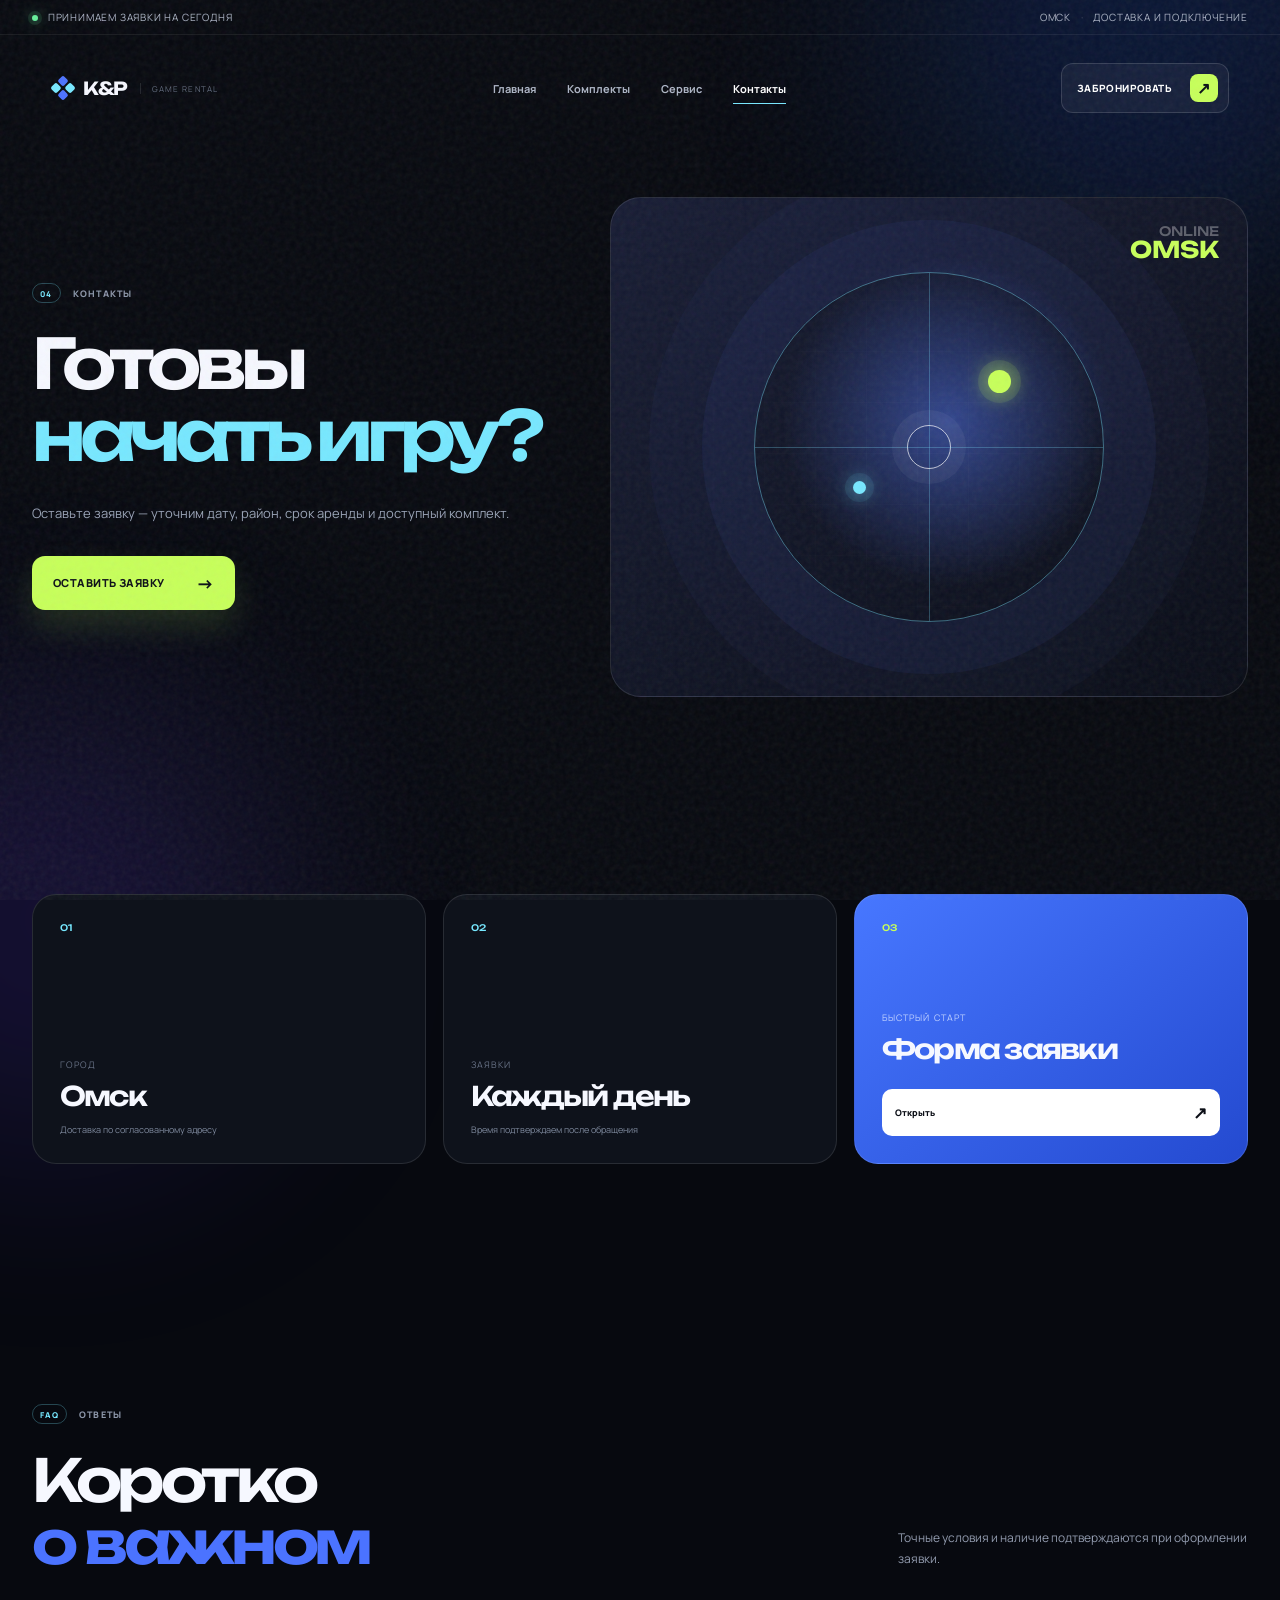
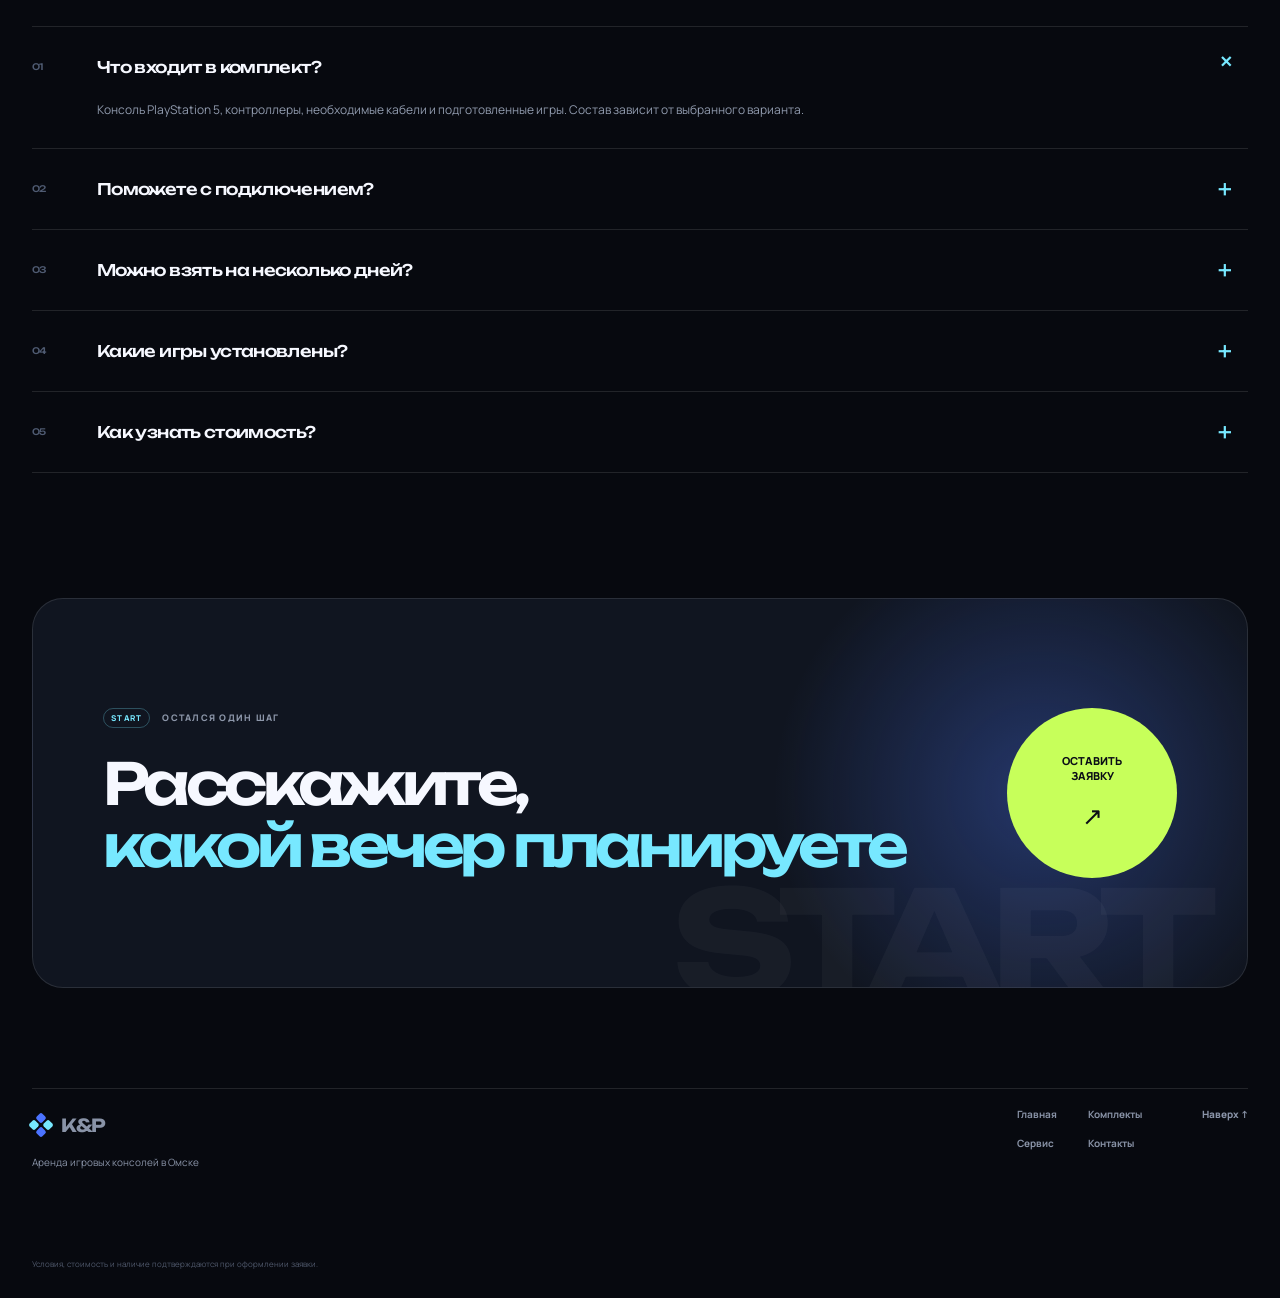
==== contacts.html @ b1a55adf "Redesign K&P as a four-page premium site" ====
<!doctype html>
<html lang="ru">
  <head>
    <meta charset="UTF-8" /><meta name="viewport" content="width=device-width, initial-scale=1" /><meta name="theme-color" content="#07090f" /><meta name="description" content="Контакты и ответы на вопросы об аренде PlayStation 5 K&P в Омске." /><title>Контакты — K&P</title>
    <link rel="preconnect" href="https://fonts.googleapis.com" /><link rel="preconnect" href="https://fonts.gstatic.com" crossorigin /><link href="https://fonts.googleapis.com/css2?family=Manrope:wght@400;500;600;700;800&family=Unbounded:wght@500;600;700&display=swap" rel="stylesheet" /><link rel="stylesheet" href="styles.css" />
  </head>
  <body class="inner-page" data-page="contacts">
    <a class="skip-link" href="#content">Перейти к содержанию</a><div class="ambient ambient-one" aria-hidden="true"></div><div class="ambient ambient-two" aria-hidden="true"></div>
    <div class="topline"><div class="shell topline-inner"><p><span class="live-dot"></span> Принимаем заявки на сегодня</p><p>Омск <span>·</span> Доставка и подключение</p></div></div>
    <header class="site-header shell" data-header><a class="brand" href="index.html" aria-label="K&P — на главную"><span class="brand-symbol"><i></i><i></i><i></i><i></i></span><span class="brand-name">K&P</span><small>game rental</small></a><nav class="main-nav" aria-label="Главная навигация"><a href="index.html" data-nav="home">Главная</a><a href="sets.html" data-nav="sets">Комплекты</a><a href="service.html" data-nav="service">Сервис</a><a href="contacts.html" data-nav="contacts">Контакты</a></nav><button class="menu-toggle" type="button" aria-label="Открыть меню" aria-expanded="false" data-menu-toggle><i></i><i></i></button><button class="nav-cta" type="button" data-open-modal><span>Забронировать</span><b>↗</b></button></header>
    <main id="content">
      <section class="inner-hero shell"><div class="inner-hero-copy reveal"><p class="eyebrow"><span>04</span> Контакты</p><h1>Готовы<br /><em>начать игру?</em></h1><p>Оставьте заявку — уточним дату, район, срок аренды и доступный комплект.</p><button class="button button-accent" type="button" data-open-modal>Оставить заявку <span>→</span></button></div><div class="inner-hero-art contact-hero-art reveal reveal-delay" aria-hidden="true"><div class="contact-radar"><i></i><b></b><em></em></div><div class="art-stamp">ONLINE<br /><strong>OMSK</strong></div></div></section>
      <section class="contact-cards shell inner-section"><article class="contact-card reveal"><span>01</span><p>Город</p><h3>Омск</h3><small>Доставка по согласованному адресу</small></article><article class="contact-card reveal reveal-delay"><span>02</span><p>Заявки</p><h3>Каждый день</h3><small>Время подтверждаем после обращения</small></article><article class="contact-card contact-card-accent reveal reveal-delay-two"><span>03</span><p>Быстрый старт</p><h3>Форма заявки</h3><button type="button" data-open-modal>Открыть <b>↗</b></button></article></section>
      <section class="faq shell inner-section" id="faq"><header class="section-heading reveal"><div><p class="eyebrow"><span>FAQ</span> Ответы</p><h2>Коротко<br /><em>о важном</em></h2></div><p>Точные условия и наличие подтверждаются при оформлении заявки.</p></header><div class="faq-list reveal"><details open><summary><span>01</span>Что входит в комплект?<b>+</b></summary><p>Консоль PlayStation 5, контроллеры, необходимые кабели и подготовленные игры. Состав зависит от выбранного варианта.</p></details><details><summary><span>02</span>Поможете с подключением?<b>+</b></summary><p>Да. Доставим оборудование, подключим его к экрану и проверим запуск.</p></details><details><summary><span>03</span>Можно взять на несколько дней?<b>+</b></summary><p>Да. Укажите желаемый срок в заявке — подберём подходящий вариант.</p></details><details><summary><span>04</span>Какие игры установлены?<b>+</b></summary><p>Подборка может меняться. Расскажите, что вам нравится, и мы уточним доступные игры перед арендой.</p></details><details><summary><span>05</span>Как узнать стоимость?<b>+</b></summary><p>Выберите комплект и срок аренды. Итоговые условия сообщим до подтверждения заказа.</p></details></div></section>
      <section class="contact-final shell reveal"><div><p class="eyebrow"><span>START</span> Остался один шаг</p><h2>Расскажите,<br /><em>какой вечер планируете</em></h2></div><button class="round-action" type="button" data-open-modal><span>Оставить<br />заявку</span><b>↗</b></button></section>
    </main>
    <footer class="site-footer shell"><div class="footer-brand"><a class="brand" href="index.html"><span class="brand-symbol"><i></i><i></i><i></i><i></i></span><span class="brand-name">K&P</span></a><p>Аренда игровых консолей в Омске</p></div><nav aria-label="Навигация в подвале"><a href="index.html">Главная</a><a href="sets.html">Комплекты</a><a href="service.html">Сервис</a><a href="contacts.html">Контакты</a></nav><a class="to-top" href="#content">Наверх ↑</a><p class="footer-note">Условия, стоимость и наличие подтверждаются при оформлении заявки.</p></footer>
    <dialog class="booking-modal" aria-labelledby="booking-title"><button class="modal-close" type="button" aria-label="Закрыть форму" data-close-modal>×</button><div class="modal-index">K&P / BOOKING</div><p class="eyebrow"><span>01</span> Заявка на аренду</p><h2 id="booking-title">Ваш вечер<br /><em>начинается здесь</em></h2><form id="booking-form"><div class="form-row"><label><span>Ваше имя</span><input name="name" autocomplete="name" placeholder="Как к вам обращаться" required /></label><label><span>Телефон</span><input name="phone" inputmode="tel" autocomplete="tel" placeholder="+7 (___) ___-__-__" required /></label></div><div class="form-row"><label><span>Комплект</span><select name="package" id="modal-package"><option>Базовый</option><option>Вечеринка</option><option>Максимум</option></select></label><label><span>Срок</span><select name="duration" id="modal-duration"><option>1 день</option><option>2 дня</option><option>Все выходные</option></select></label></div><label><span>Комментарий</span><textarea name="comment" rows="3" placeholder="Дата, район или пожелания к играм"></textarea></label><button class="button button-accent" type="submit">Оставить заявку <span>→</span></button></form><p class="form-note">Форма не отправляет данные без подключённого канала приёма заявок.</p></dialog><div class="toast" role="status" aria-live="polite"><span>✓</span><p><b>Форма работает</b><small>Для реальных заявок нужно подключить канал отправки.</small></p></div><script src="script.js"></script>
  </body>
</html>
---- styles.css ----
:root {
  --bg: #07090f;
  --surface: #0e121b;
  --surface-2: #141a26;
  --paper: #f4f6fa;
  --ink: #f6f8ff;
  --dark: #0b0e16;
  --muted: #939caf;
  --blue: #4b73ff;
  --blue-2: #2550ed;
  --cyan: #77e8ff;
  --acid: #c7ff5a;
  --line: rgba(255, 255, 255, 0.11);
  --radius: 28px;
}

* { box-sizing: border-box; }
html { scroll-behavior: smooth; }
body { margin: 0; min-width: 320px; overflow-x: hidden; background: var(--bg); color: var(--ink); font-family: Manrope, Arial, sans-serif; }
body::before { content: ""; position: fixed; inset: 0; pointer-events: none; z-index: 100; opacity: .075; background-image: url("data:image/svg+xml,%3Csvg viewBox='0 0 180 180' xmlns='http://www.w3.org/2000/svg'%3E%3Cfilter id='n'%3E%3CfeTurbulence type='fractalNoise' baseFrequency='.94' numOctaves='3' stitchTiles='stitch'/%3E%3C/filter%3E%3Crect width='100%25' height='100%25' filter='url(%23n)' opacity='.9'/%3E%3C/svg%3E"); }
button, input, select, textarea { font: inherit; }
button, a, summary { -webkit-tap-highlight-color: transparent; }
button, summary { cursor: pointer; }
a { color: inherit; text-decoration: none; }
img { max-width: 100%; }
.shell { width: min(1240px, calc(100% - 64px)); margin-inline: auto; }
.skip-link { position: fixed; left: 16px; top: -80px; z-index: 200; padding: 12px 16px; border-radius: 10px; background: var(--acid); color: var(--dark); font-weight: 800; }.skip-link:focus { top: 16px; }
.ambient { position: fixed; pointer-events: none; filter: blur(120px); border-radius: 50%; opacity: .16; z-index: -1; }.ambient-one { width: 520px; height: 520px; background: #1c5eff; top: -240px; right: -130px; }.ambient-two { width: 460px; height: 460px; background: #633cff; bottom: -250px; left: -180px; }

.topline { border-bottom: 1px solid rgba(255,255,255,.07); color: #aeb6c7; font-size: 10px; letter-spacing: .08em; text-transform: uppercase; }.topline-inner { min-height: 34px; display: flex; align-items: center; justify-content: space-between; }.topline p { margin: 0; }.topline p span:not(.live-dot) { color: #4d566a; padding-inline: 7px; }.live-dot { display: inline-block; width: 6px; height: 6px; margin-right: 7px; border-radius: 50%; background: #65ef9a; box-shadow: 0 0 0 4px rgba(101,239,154,.12), 0 0 16px rgba(101,239,154,.75); }
.site-header { height: 82px; display: flex; align-items: center; justify-content: space-between; position: sticky; top: 12px; z-index: 30; margin-top: 12px; padding: 0 18px 0 21px; border: 1px solid transparent; border-radius: 18px; transition: background .25s ease, border-color .25s ease, box-shadow .25s ease; }.site-header.is-scrolled { background: rgba(8,11,18,.82); border-color: var(--line); backdrop-filter: blur(22px); box-shadow: 0 18px 40px rgba(0,0,0,.25); }.brand { display: inline-flex; align-items: center; gap: 11px; }.brand-symbol { display: grid; grid-template-columns: repeat(2, 8px); gap: 2px; transform: rotate(45deg); }.brand-symbol i { width: 8px; height: 8px; border-radius: 2px; background: var(--blue); }.brand-symbol i:nth-child(2),.brand-symbol i:nth-child(3) { background: var(--cyan); }.brand-name { font: 700 18px Unbounded, sans-serif; letter-spacing: -.08em; }.brand small { margin-left: 2px; padding-left: 11px; border-left: 1px solid var(--line); color: #626b7d; font-size: 8px; letter-spacing: .14em; text-transform: uppercase; }.main-nav { display: flex; gap: 31px; color: #aeb6c6; font-size: 11px; font-weight: 700; }.main-nav a { position: relative; }.main-nav a::after { content: ""; position: absolute; left: 0; right: 100%; bottom: -8px; height: 1px; background: var(--cyan); transition: right .25s ease; }.main-nav a:hover { color: white; }.main-nav a:hover::after { right: 0; }.nav-cta { display: flex; align-items: center; gap: 18px; border: 1px solid rgba(255,255,255,.14); border-radius: 12px; padding: 10px 10px 10px 15px; color: white; background: rgba(255,255,255,.05); font-size: 10px; font-weight: 800; text-transform: uppercase; letter-spacing: .04em; }.nav-cta b { display: grid; place-items: center; width: 28px; height: 28px; border-radius: 8px; background: var(--acid); color: var(--dark); font-size: 16px; transition: transform .25s ease; }.nav-cta:hover b { transform: rotate(45deg); }
.main-nav a.is-current { color: white; }.main-nav a.is-current::after { right: 0; }

.hero { padding-top: 50px; display: grid; grid-template-columns: .86fr 1.14fr; gap: 30px; align-items: center; }.hero-copy { position: relative; z-index: 2; padding: 35px 0 52px; }.eyebrow { display: flex; align-items: center; gap: 12px; margin: 0 0 25px; color: #8d97aa; text-transform: uppercase; font-size: 9px; font-weight: 800; letter-spacing: .14em; }.eyebrow span { display: grid; place-items: center; min-width: 28px; height: 20px; padding: 0 7px; border: 1px solid rgba(119,232,255,.28); border-radius: 20px; color: var(--cyan); font-size: 8px; }.hero h1 { margin: 0; font-family: Unbounded, sans-serif; text-transform: uppercase; letter-spacing: -.085em; line-height: .87; }.hero h1 > * { display: block; }.hero h1 span { font-size: clamp(46px, 5.7vw, 82px); font-weight: 700; }.hero h1 strong { margin-top: 11px; font-size: clamp(26px, 3.2vw, 46px); font-weight: 500; color: #798397; letter-spacing: -.07em; }.hero h1 em { margin-top: 8px; font-size: clamp(70px, 9.8vw, 142px); font-style: normal; font-weight: 700; color: transparent; background: linear-gradient(105deg,#fff 3%,#8bdcff 41%,#4f72ff 78%); background-clip: text; -webkit-background-clip: text; filter: drop-shadow(0 18px 35px rgba(67,113,255,.2)); }.hero-lead { max-width: 510px; margin: 35px 0 0; color: #a5adbd; font-size: 14px; line-height: 1.75; }.hero-lead b { color: white; }.hero-actions { display: flex; align-items: center; flex-wrap: wrap; gap: 25px; margin-top: 31px; }.button { display: inline-flex; align-items: center; justify-content: center; gap: 31px; min-height: 54px; padding: 0 21px; border: 0; border-radius: 13px; font-size: 11px; font-weight: 800; text-transform: uppercase; letter-spacing: .04em; transition: transform .25s ease, box-shadow .25s ease, background .25s ease; }.button:hover { transform: translateY(-3px); }.button span { font-size: 18px; }.button-accent { background: var(--acid); color: #0c1017; box-shadow: 0 16px 34px rgba(171,255,77,.14); }.button-accent:hover { box-shadow: 0 19px 42px rgba(171,255,77,.23); }.button-light { background: white; color: var(--dark); }.text-link { display: flex; align-items: center; gap: 10px; color: #c2c8d5; font-size: 11px; font-weight: 700; }.text-link i { display: grid; place-items: center; width: 31px; height: 31px; border: 1px solid var(--line); border-radius: 50%; color: var(--cyan); font-size: 8px; font-style: normal; }.text-link:hover { color: white; }.hero-points { display: grid; grid-template-columns: repeat(3,1fr); gap: 0; padding: 0; margin: 53px 0 0; list-style: none; border-top: 1px solid var(--line); }.hero-points li { padding: 19px 13px 0 0; position: relative; }.hero-points li:not(:last-child)::after { content: ""; position: absolute; top: 18px; right: 14px; width: 1px; height: 37px; background: var(--line); }.hero-points span { display: block; margin-bottom: 5px; color: #536077; font-size: 8px; }.hero-points b,.hero-points small { display: block; }.hero-points b { font-size: 12px; }.hero-points small { margin-top: 2px; color: #707a8f; font-size: 9px; }
.hero-stage { min-height: 660px; position: relative; overflow: hidden; isolation: isolate; border: 1px solid rgba(255,255,255,.1); border-radius: 32px; background: radial-gradient(circle at 65% 36%,rgba(78,120,255,.38),transparent 28%), radial-gradient(circle at 42% 74%,rgba(95,224,255,.15),transparent 30%), linear-gradient(145deg,#121827,#090c14 65%); box-shadow: inset 0 1px rgba(255,255,255,.08), 0 35px 80px rgba(0,0,0,.28); }.stage-grid { position: absolute; inset: 0; opacity: .3; z-index: -1; background-image: linear-gradient(rgba(255,255,255,.045) 1px,transparent 1px),linear-gradient(90deg,rgba(255,255,255,.045) 1px,transparent 1px); background-size: 58px 58px; mask-image: linear-gradient(to bottom,black,transparent 90%); }.stage-grid::after { content: ""; position: absolute; inset: 0; background: linear-gradient(115deg,transparent 30%,rgba(106,157,255,.12),transparent 68%); transform: translateX(-100%); animation: stageSweep 7s ease-in-out infinite; }.orbit { position: absolute; border: 1px solid rgba(133,185,255,.24); border-radius: 50%; }.orbit-a { width: 450px; height: 450px; top: 80px; left: 92px; box-shadow: 0 0 0 53px rgba(89,123,255,.045),0 0 0 110px rgba(89,123,255,.025); animation: orbitPulse 6s ease-in-out infinite; }.orbit-b { width: 240px; height: 240px; right: -74px; top: -68px; border-color: rgba(199,255,90,.21); box-shadow: inset 0 0 50px rgba(199,255,90,.05); }.stage-label { position: absolute; z-index: 8; padding: 12px 14px; border: 1px solid rgba(255,255,255,.12); border-radius: 11px; background: rgba(9,13,23,.64); backdrop-filter: blur(15px); box-shadow: 0 15px 30px rgba(0,0,0,.2); }.stage-label span,.stage-label small { display: block; }.stage-label span { color: var(--acid); font: 600 10px Unbounded,sans-serif; letter-spacing: .08em; }.stage-label small { margin-top: 4px; color: #9da7bb; font-size: 8px; }.label-top { top: 42px; left: 39px; }.label-side { right: 29px; top: 224px; }.label-side span { color: var(--cyan); }.console { position: absolute; z-index: 4; width: 270px; height: 495px; top: 75px; left: 47%; transform: translateX(-36%); filter: drop-shadow(32px 36px 29px rgba(0,0,0,.45)); animation: consoleFloat 6s ease-in-out infinite; }.console-wing,.console-core,.console-light,.console-base,.console-shadow { position: absolute; }.console-core { width: 84px; height: 466px; top: 4px; left: 94px; border-radius: 9px 9px 17px 17px; background: linear-gradient(104deg,#060812,#253148 45%,#02040a 78%); box-shadow: inset 5px 0 18px rgba(80,115,175,.23); }.console-wing { width: 135px; height: 454px; top: 0; background: linear-gradient(106deg,#fff 2%,#dbe4f3 48%,#8999b5 100%); }.console-wing-left { left: 0; clip-path: polygon(27% 0,100% 3%,79% 100%,0 100%); border-radius: 11px; }.console-wing-right { right: 0; transform: scaleX(-1); clip-path: polygon(27% 0,100% 3%,79% 100%,0 100%); border-radius: 11px; filter: brightness(.9); }.console-light { z-index: 3; width: 3px; height: 321px; top: 71px; left: 88px; background: #5ccfff; box-shadow: 0 0 10px #4bc4ff,0 0 27px #387eff; }.console-base { width: 282px; height: 14px; bottom: 12px; left: -6px; border-radius: 50%; background: #05070c; box-shadow: 0 8px 12px rgba(0,0,0,.55); }.console-shadow { width: 270px; height: 30px; bottom: 0; left: 11px; border-radius: 50%; background: rgba(0,0,0,.55); filter: blur(10px); }.controller { position: absolute; z-index: 7; width: 292px; height: 165px; right: 23px; bottom: 47px; transform: rotate(-13deg); filter: drop-shadow(19px 25px 22px rgba(0,0,0,.42)); animation: controllerFloat 5s ease-in-out infinite; }.controller-shell { position: absolute; left: 35px; top: 15px; width: 220px; height: 116px; border-radius: 72px 72px 48px 48px; background: linear-gradient(155deg,#fff 3%,#cfdaea 74%,#8998af); box-shadow: inset 0 4px 6px rgba(255,255,255,.8); }.controller-handle { position: absolute; width: 94px; height: 121px; top: 33px; border-radius: 34px 23px 55px 43px; background: linear-gradient(140deg,#fff,#c7d3e4 70%,#8797ae); }.handle-left { left: 9px; transform: rotate(17deg); }.handle-right { right: 9px; transform: rotate(-17deg) scaleX(-1); }.d-pad,.stick,.shape-buttons,.touchpad { position: absolute; z-index: 2; }.d-pad { left: 74px; top: 46px; color: #2d394d; font-size: 22px; }.shape-buttons { right: 61px; top: 41px; color: #2679ff; font-size: 11px; line-height: 15px; letter-spacing: 4px; }.stick { width: 29px; height: 29px; top: 84px; border-radius: 50%; background: radial-gradient(circle at 43% 37%,#66758c 3%,#172134 38%,#66758c 43%,#1b263a 67%); }.stick-one { left: 107px; }.stick-two { right: 107px; }.touchpad { width: 63px; height: 31px; top: 32px; left: 115px; border-radius: 7px 7px 14px 14px; background: linear-gradient(#637187,#253146); clip-path: polygon(12% 0,88% 0,100% 100%,0 100%); }.stage-word { position: absolute; left: 28px; bottom: 89px; z-index: 1; color: rgba(255,255,255,.035); font: 700 118px/.8 Unbounded,sans-serif; letter-spacing: -.12em; }.availability { position: absolute; left: 31px; right: 31px; bottom: 23px; z-index: 9; display: flex; align-items: center; gap: 12px; padding: 12px 15px; border: 1px solid rgba(255,255,255,.1); border-radius: 14px; background: rgba(8,12,20,.68); backdrop-filter: blur(16px); }.availability-icon { display: grid; place-items: center; width: 32px; height: 32px; border-radius: 10px; background: rgba(199,255,90,.12); color: var(--acid); }.availability p { margin: 0; }.availability b,.availability small { display: block; }.availability b { font-size: 10px; }.availability small { margin-top: 2px; color: #778196; font-size: 8px; }
.booking-bar { grid-column: 1/-1; min-height: 94px; display: grid; grid-template-columns: 1.3fr 1fr 1fr auto; align-items: center; gap: 0; margin-top: 7px; padding: 13px 13px 13px 25px; border: 1px solid var(--line); border-radius: 19px; background: #0d1119; box-shadow: 0 24px 50px rgba(0,0,0,.22); }.booking-intro span,.booking-intro b { display: block; }.booking-intro span { color: var(--cyan); font-size: 8px; font-weight: 800; letter-spacing: .11em; text-transform: uppercase; }.booking-intro b { margin-top: 5px; font-size: 13px; }.booking-bar label { display: grid; gap: 5px; padding: 0 24px; border-left: 1px solid var(--line); }.booking-bar label span { color: #677186; font-size: 8px; text-transform: uppercase; letter-spacing: .1em; }.booking-bar select { width: 100%; border: 0; outline: none; background: transparent; color: #fff; font-size: 11px; font-weight: 700; }.booking-bar option { color: #111; }.booking-submit { align-self: stretch; min-width: 172px; border: 0; border-radius: 13px; background: var(--blue); color: white; font-size: 10px; font-weight: 800; text-transform: uppercase; }.booking-submit span { margin-left: 19px; font-size: 17px; }.booking-submit:hover { background: #5b81ff; }

.ticker { margin-top: 98px; overflow: hidden; border-block: 1px solid rgba(255,255,255,.08); background: #0a0d14; }.ticker-track { width: max-content; display: flex; align-items: center; gap: 32px; padding: 17px 0; animation: marquee 24s linear infinite; }.ticker span { color: #8b94a6; font: 500 12px Unbounded,sans-serif; letter-spacing: -.03em; }.ticker i { color: var(--acid); font-style: normal; }.section-space { padding-top: 145px; padding-bottom: 145px; }.section-heading { display: flex; align-items: end; justify-content: space-between; gap: 50px; margin-bottom: 53px; }.section-heading > div { flex: 1; }.section-heading h2 { margin: 0; font: 600 clamp(35px,4.6vw,62px)/1.05 Unbounded,sans-serif; letter-spacing: -.075em; }.section-heading h2 em { color: var(--blue); font-style: normal; }.section-heading > p { max-width: 350px; margin: 0 0 4px; color: var(--muted); font-size: 12px; line-height: 1.75; }
.package-grid { display: grid; grid-template-columns: repeat(3,1fr); gap: 18px; }.package-card { min-height: 555px; display: flex; flex-direction: column; position: relative; overflow: hidden; border-radius: var(--radius); color: var(--dark); transition: transform .35s ease, box-shadow .35s ease; }.package-card:hover { transform: translateY(-8px); }.package-white { background: linear-gradient(145deg,#f8fbff,#e2e8f2); }.package-blue { background: radial-gradient(circle at 80% 20%,#72bfff,#456bf6 45%,#2746bf); color: white; box-shadow: 0 26px 70px rgba(41,80,219,.22); }.package-dark { border: 1px solid rgba(255,255,255,.1); background: linear-gradient(150deg,#171c28,#090c13); color: white; }.package-top { display: flex; justify-content: space-between; align-items: center; padding: 22px 23px 0; position: relative; z-index: 3; }.package-index { font: 600 10px Unbounded,sans-serif; color: var(--blue); }.package-blue .package-index { color: var(--acid); }.package-dark .package-index { color: var(--cyan); }.package-tag { padding: 7px 10px; border: 1px solid rgba(13,17,27,.15); border-radius: 20px; font-size: 8px; font-weight: 800; text-transform: uppercase; letter-spacing: .08em; }.package-blue .package-tag,.package-dark .package-tag { border-color: rgba(255,255,255,.2); }.package-visual { height: 240px; position: relative; }.package-content { position: relative; z-index: 4; margin-top: auto; padding: 0 25px 25px; }.package-content p { margin: 0 0 7px; color: #788197; font-size: 9px; font-weight: 800; text-transform: uppercase; letter-spacing: .1em; }.package-blue .package-content p,.package-dark .package-content p { color: rgba(255,255,255,.59); }.package-content h3 { margin: 0; font: 600 34px Unbounded,sans-serif; letter-spacing: -.075em; }.package-content ul { display: flex; flex-wrap: wrap; gap: 5px; padding: 0; margin: 20px 0 25px; list-style: none; }.package-content li { padding: 7px 9px; border: 1px solid rgba(10,14,22,.12); border-radius: 7px; font-size: 8px; font-weight: 700; }.package-blue .package-content li,.package-dark .package-content li { border-color: rgba(255,255,255,.14); }.package-content button { width: 100%; min-height: 47px; display: flex; align-items: center; justify-content: space-between; padding: 0 14px 0 16px; border: 0; border-radius: 11px; background: var(--dark); color: white; font-size: 10px; font-weight: 800; text-transform: uppercase; }.package-blue .package-content button { background: white; color: var(--dark); }.package-dark .package-content button { background: var(--acid); color: var(--dark); }.package-content button span { font-size: 17px; transition: transform .2s ease; }.package-content button:hover span { transform: translateX(5px); }.mini-ps { width: 142px; height: 240px; position: absolute; top: 19px; left: 50%; transform: translateX(-50%) rotate(5deg); filter: drop-shadow(24px 24px 17px rgba(25,52,105,.22)); }.mini-ps i,.mini-ps b,.mini-ps em { position: absolute; display: block; }.mini-ps i { width: 70px; height: 225px; left: 3px; background: linear-gradient(105deg,#fff,#b8c5d8); clip-path: polygon(36% 0,100% 3%,77% 100%,0 100%); }.mini-ps b { width: 52px; height: 218px; left: 49px; top: 4px; border-radius: 5px; background: linear-gradient(100deg,#05070c,#253248,#030408); }.mini-ps em { width: 70px; height: 225px; right: 0; background: linear-gradient(85deg,#8798b3,#fff); clip-path: polygon(0 3%,65% 0,100% 100%,23% 100%); }.mini-pad { position: absolute; width: 250px; height: 144px; left: 50%; top: 53px; transform: translateX(-50%) rotate(-9deg); border-radius: 73px 73px 43px 43px; background: linear-gradient(145deg,#fff,#c5d6eb); filter: drop-shadow(20px 24px 18px rgba(10,35,112,.35)); }.mini-pad::before,.mini-pad::after { content: ""; position: absolute; width: 83px; height: 105px; top: 41px; border-radius: 32px 24px 47px 39px; background: linear-gradient(145deg,#fff,#b9cde7); }.mini-pad::before { left: -2px; transform: rotate(17deg); }.mini-pad::after { right: -2px; transform: rotate(-17deg) scaleX(-1); }.mini-pad i,.mini-pad b,.mini-pad em { position: absolute; z-index: 2; }.mini-pad i { width: 19px; height: 19px; border-radius: 50%; top: 52px; background: #1b2942; }.mini-pad i:first-child { left: 54px; }.mini-pad i:nth-child(2) { right: 54px; }.mini-pad b { width: 32px; height: 32px; left: 109px; top: 79px; border-radius: 50%; background: #16233a; }.mini-pad em { width: 65px; height: 32px; left: 92px; top: 27px; border-radius: 7px; background: #4c5b73; }.mini-visual-three { overflow: hidden; }.screen-one,.screen-two { position: absolute; display: block; border: 1px solid rgba(255,255,255,.15); background: linear-gradient(140deg,#1c2c7a,#2e72ff 55%,#7fdfff); box-shadow: 0 20px 30px rgba(0,0,0,.35); }.screen-one { width: 226px; height: 143px; top: 45px; left: 50%; transform: translateX(-56%) rotate(-7deg); }.screen-two { width: 164px; height: 104px; top: 87px; left: 50%; transform: translateX(-28%) rotate(9deg); background: linear-gradient(140deg,#0b1124,#1a376d); }.screen-glow { position: absolute; width: 220px; height: 180px; top: 19px; left: 50%; transform: translateX(-50%); border-radius: 50%; background: #3c6dff; opacity: .27; filter: blur(49px); }
.bento-grid { display: grid; grid-template-columns: 1.35fr .65fr; gap: 17px; }.bento { min-height: 335px; position: relative; overflow: hidden; padding: 29px; border: 1px solid rgba(255,255,255,.1); border-radius: var(--radius); background: var(--surface); }.bento-number { color: #6c768a; font-size: 8px; letter-spacing: .12em; }.bento h3 { margin: 0; font: 600 31px/1.12 Unbounded,sans-serif; letter-spacing: -.07em; }.bento h3 em { color: var(--cyan); font-style: normal; }.bento p { color: #8993a7; font-size: 11px; line-height: 1.65; }.bento-large { min-height: 430px; background: radial-gradient(circle at 77% 40%,rgba(74,115,255,.28),transparent 28%),linear-gradient(140deg,#111726,#0a0d14); }.bento-copy { position: absolute; left: 29px; bottom: 29px; z-index: 3; }.bento-copy h3 { font-size: clamp(31px,3.2vw,45px); }.bento-copy p { max-width: 330px; margin: 19px 0 0; }.cable-art { position: absolute; width: 360px; height: 360px; right: -25px; top: 23px; border: 2px solid rgba(111,197,255,.5); border-left-color: transparent; border-radius: 50%; transform: rotate(-19deg); box-shadow: 0 0 0 28px rgba(65,109,255,.04),0 0 0 74px rgba(65,109,255,.025); }.cable-art::after { content: ""; position: absolute; width: 70px; height: 112px; right: 9px; top: 22px; border-radius: 15px; background: linear-gradient(140deg,#eff7ff,#8797b8); box-shadow: 14px 20px 28px rgba(0,0,0,.35); }.cable-art i,.cable-art b,.cable-art em { position: absolute; display: block; width: 9px; height: 9px; border-radius: 50%; background: var(--cyan); box-shadow: 0 0 13px var(--cyan); }.cable-art i { left: 4px; top: 173px; }.cable-art b { right: 23px; bottom: 81px; }.cable-art em { left: 89px; bottom: 21px; }.bento-games { background: linear-gradient(145deg,#5277ff,#244dd8); }.bento-games .bento-number { color: #cbd9ff; }.bento-games h3 { position: absolute; left: 29px; bottom: 29px; z-index: 5; }.game-stack i { position: absolute; display: grid; place-items: end start; width: 118px; height: 162px; padding: 13px; border-radius: 11px; color: white; font: 600 27px Unbounded,sans-serif; box-shadow: 13px 20px 28px rgba(11,31,95,.28); }.game-stack i:nth-child(1) { top: 56px; right: 83px; background: linear-gradient(140deg,#07182b,#28a7dc); transform: rotate(-12deg); }.game-stack i:nth-child(2) { top: 68px; right: 37px; background: linear-gradient(140deg,#31134b,#fc3d88); transform: rotate(5deg); }.game-stack i:nth-child(3) { top: 89px; right: -15px; background: linear-gradient(140deg,#112231,#d7ff67); color: #142017; transform: rotate(17deg); }.bento-support { background: linear-gradient(145deg,#f0f3f8,#d6deeb); color: var(--dark); }.bento-support .bento-number { color: #6e7787; }.bento-support h3 { position: absolute; bottom: 68px; left: 29px; }.bento-support p { position: absolute; bottom: 22px; left: 29px; color: #687183; }.support-orb { position: absolute; width: 210px; height: 210px; right: -19px; top: -23px; border-radius: 50%; background: radial-gradient(circle at 31% 27%,#eefaff,#5ca6ff 35%,#315bf0 66%,#10247a); box-shadow: inset -19px -25px 45px rgba(8,24,91,.35),0 20px 35px rgba(37,75,196,.22); }.support-orb i { position: absolute; width: 52px; height: 52px; left: 80px; top: 80px; border: 1px solid rgba(255,255,255,.65); border-radius: 50%; box-shadow: 0 0 0 19px rgba(255,255,255,.09); }.bento-clean { background: #10141e; }.bento-clean h3 { position: absolute; left: 29px; bottom: 29px; z-index: 3; font-size: 25px; }.care-lines { position: absolute; right: -55px; top: 27px; transform: rotate(-20deg); }.care-lines i { display: block; width: 320px; height: 1px; margin: 31px 0; background: linear-gradient(90deg,transparent,#597bff,#8eeaff,transparent); box-shadow: 0 0 12px #426bff; }
.steps-section { background: #f1f3f8; color: var(--dark); }.section-heading-light .eyebrow { color: #70798b; }.section-heading-light > p { color: #6f7889; }.step-list { list-style: none; padding: 0; margin: 0; border-top: 1px solid rgba(10,14,22,.13); }.step-list li { min-height: 160px; display: grid; grid-template-columns: 100px 1fr 55px; align-items: center; gap: 20px; border-bottom: 1px solid rgba(10,14,22,.13); transition: padding .3s ease, background .3s ease; }.step-list li:hover { padding-inline: 20px; background: white; }.step-index { color: var(--blue); font: 600 12px Unbounded,sans-serif; }.step-list small { color: #858d9b; font-size: 8px; font-weight: 800; letter-spacing: .1em; text-transform: uppercase; }.step-list h3 { margin: 7px 0 7px; font: 600 24px Unbounded,sans-serif; letter-spacing: -.06em; }.step-list p { margin: 0; color: #6e7787; font-size: 11px; }.step-list > li > b { font-size: 25px; color: var(--blue); font-weight: 500; }
.game-night { min-height: 650px; display: grid; grid-template-columns: .9fr 1.1fr; gap: 30px; align-items: stretch; }.night-copy { padding: 48px 15px 48px 0; display: flex; flex-direction: column; justify-content: center; }.night-copy h2 { margin: 0; font: 600 clamp(36px,4.4vw,58px)/1.08 Unbounded,sans-serif; letter-spacing: -.075em; }.night-copy h2 em { color: var(--cyan); font-style: normal; }.scenario-tabs { display: flex; gap: 8px; margin: 36px 0 23px; flex-wrap: wrap; }.scenario-tabs button { padding: 10px 13px; border: 1px solid var(--line); border-radius: 9px; background: transparent; color: #8892a6; font-size: 9px; font-weight: 800; }.scenario-tabs button.is-active { border-color: var(--acid); background: var(--acid); color: var(--dark); }.scenario-copy { max-width: 470px; min-height: 66px; margin: 0 0 25px; color: #949db0; font-size: 12px; line-height: 1.75; }.night-copy .button { align-self: flex-start; }.night-art { min-height: 560px; position: relative; overflow: hidden; border: 1px solid var(--line); border-radius: 31px; background: linear-gradient(145deg,#121a3d,#0b1022 55%,#080b13); }.night-art::before { content: ""; position: absolute; inset: 0; opacity: .28; background-image: linear-gradient(rgba(255,255,255,.06) 1px,transparent 1px),linear-gradient(90deg,rgba(255,255,255,.06) 1px,transparent 1px); background-size: 45px 45px; mask-image: linear-gradient(to bottom,black,transparent); }.night-sun { position: absolute; width: 440px; height: 440px; right: -60px; top: 27px; border-radius: 50%; background: radial-gradient(circle at 38% 36%,#c3f6ff,#548cff 36%,#243fbd 66%,#101856); box-shadow: inset -30px -40px 75px rgba(9,20,89,.45),0 0 0 52px rgba(81,114,255,.07),0 0 0 113px rgba(81,114,255,.035); }.night-card { position: absolute; z-index: 3; width: 172px; height: 235px; padding: 19px; display: flex; flex-direction: column; justify-content: space-between; border-radius: 16px; box-shadow: 20px 26px 38px rgba(0,0,0,.3); }.night-card span { font-size: 8px; letter-spacing: .15em; }.night-card b { font: 600 55px Unbounded,sans-serif; letter-spacing: -.1em; }.card-a { left: 65px; top: 130px; transform: rotate(-9deg); color: #b7c9ff; background: linear-gradient(145deg,#1f367c,#102052); border: 1px solid rgba(255,255,255,.16); }.card-b { left: 212px; top: 168px; transform: rotate(11deg); color: #11205b; background: linear-gradient(145deg,#effcff,#6ec9ff); }.night-pad { position: absolute; z-index: 5; width: 270px; height: 142px; right: 11px; bottom: 22px; border-radius: 75px 75px 45px 45px; transform: rotate(-14deg); background: linear-gradient(145deg,#fff,#bdcee5); filter: drop-shadow(18px 22px 22px rgba(0,0,0,.4)); }.night-pad i,.night-pad b { position: absolute; border-radius: 50%; background: #17233a; }.night-pad i { width: 19px; height: 19px; top: 51px; }.night-pad i:first-child { left: 59px; }.night-pad i:nth-child(2) { right: 59px; }.night-pad b { width: 33px; height: 33px; top: 76px; left: 118px; }.night-caption { position: absolute; right: 30px; top: 27px; color: rgba(255,255,255,.28); text-align: right; font: 500 17px/1.05 Unbounded,sans-serif; }.night-caption strong { color: var(--acid); font-size: 30px; }
.faq-list { border-top: 1px solid var(--line); }.faq-list details { border-bottom: 1px solid var(--line); }.faq-list summary { min-height: 80px; display: grid; grid-template-columns: 65px 1fr 30px; align-items: center; list-style: none; font: 500 16px Unbounded,sans-serif; letter-spacing: -.04em; }.faq-list summary::-webkit-details-marker { display: none; }.faq-list summary span { color: #4f5b72; font: 500 9px Unbounded,sans-serif; }.faq-list summary b { color: var(--cyan); font-size: 22px; font-weight: 400; transition: transform .25s ease; }.faq-list details[open] summary b { transform: rotate(45deg); }.faq-list details p { max-width: 710px; margin: -8px 0 28px 65px; color: #919bae; font-size: 12px; line-height: 1.75; }
.final-cta { min-height: 500px; display: flex; align-items: center; position: relative; overflow: hidden; margin-bottom: 80px; padding: 65px; border-radius: 33px; background: radial-gradient(circle at 77% 45%,rgba(141,219,255,.55),transparent 24%),linear-gradient(120deg,#2449d7,#477aff 58%,#69b8ff); box-shadow: 0 30px 90px rgba(40,82,222,.25); }.final-cta::after { content: ""; position: absolute; inset: 0; background-image: linear-gradient(rgba(255,255,255,.08) 1px,transparent 1px),linear-gradient(90deg,rgba(255,255,255,.08) 1px,transparent 1px); background-size: 55px 55px; mask-image: linear-gradient(90deg,transparent,black); }.final-copy { position: relative; z-index: 3; }.final-copy .eyebrow { color: #d8e6ff; }.final-copy h2 { margin: 0; font: 600 clamp(39px,4.5vw,61px)/1.07 Unbounded,sans-serif; letter-spacing: -.08em; }.final-copy h2 em { color: #d9ff8f; font-style: normal; }.final-copy > p:not(.eyebrow) { max-width: 460px; margin: 24px 0 29px; color: #dbe5ff; font-size: 12px; line-height: 1.7; }.final-disc { position: absolute; z-index: 2; width: 430px; height: 430px; right: 35px; top: 35px; border-radius: 50%; background: conic-gradient(from 30deg,#d7f6ff,#6ea8ff,#2245ba,#111c64,#83d8ff,#e8fbff); box-shadow: inset -29px -35px 69px rgba(13,32,118,.55),0 34px 60px rgba(21,46,149,.4),0 0 0 53px rgba(255,255,255,.08); animation: discFloat 7s ease-in-out infinite; }.final-disc::after { content: ""; position: absolute; inset: 41%; border-radius: 50%; background: #3260e5; box-shadow: inset 0 0 12px rgba(6,19,80,.4),0 0 0 20px rgba(255,255,255,.16); }.final-disc span { position: absolute; left: 93px; top: 108px; font: 600 16px Unbounded,sans-serif; color: #16348e; transform: rotate(-28deg); }.final-disc b { position: absolute; right: 77px; bottom: 103px; color: rgba(255,255,255,.6); font: 600 25px Unbounded,sans-serif; transform: rotate(-28deg); }.final-disc i { position: absolute; width: 95px; height: 1px; left: 74px; bottom: 112px; background: rgba(16,44,139,.35); transform: rotate(-28deg); }
.site-footer { min-height: 210px; display: grid; grid-template-columns: 1fr auto auto; align-items: start; gap: 60px; padding-top: 18px; color: #8993a7; border-top: 1px solid var(--line); }.footer-brand p { margin: 19px 0 0; font-size: 10px; }.site-footer nav { display: grid; grid-template-columns: repeat(2,auto); gap: 15px 31px; font-size: 10px; font-weight: 700; }.site-footer nav a:hover,.to-top:hover { color: white; }.to-top { font-size: 10px; font-weight: 800; }.footer-note { grid-column: 1/-1; margin: 0; color: #515a6d; font-size: 8px; }

/* Inner pages */
.inner-page .site-header { margin-bottom: 0; }.inner-section { padding-top: 115px; padding-bottom: 125px; }.inner-hero { min-height: 650px; display: grid; grid-template-columns: .92fr 1.08fr; gap: 35px; align-items: center; padding-top: 55px; padding-bottom: 70px; }.inner-hero-copy h1 { margin: 0; font: 600 clamp(43px,5.4vw,75px)/1.04 Unbounded,sans-serif; letter-spacing: -.085em; }.inner-hero-copy h1 em { color: var(--cyan); font-style: normal; }.inner-hero-copy > p:not(.eyebrow) { max-width: 520px; margin: 30px 0 0; color: #98a2b5; font-size: 13px; line-height: 1.8; }.inner-hero-copy > .button { margin-top: 30px; }.inner-hero-art { min-height: 500px; position: relative; overflow: hidden; isolation: isolate; border: 1px solid var(--line); border-radius: 31px; background: linear-gradient(145deg,#151c2b,#0a0e17); }.inner-hero-art::before { content: ""; position: absolute; inset: 0; z-index: -1; opacity: .35; background-image: linear-gradient(rgba(255,255,255,.055) 1px,transparent 1px),linear-gradient(90deg,rgba(255,255,255,.055) 1px,transparent 1px); background-size: 51px 51px; mask-image: radial-gradient(circle at 50% 50%,black,transparent 75%); }.art-stamp { position: absolute; right: 28px; top: 27px; color: rgba(255,255,255,.32); text-align: right; font: 500 13px/1.05 Unbounded,sans-serif; }.art-stamp strong { color: var(--acid); font-size: 23px; }.giant-number { position: absolute; right: -18px; bottom: -45px; color: rgba(255,255,255,.035); font: 700 340px/.8 Unbounded,sans-serif; letter-spacing: -.13em; }.sets-hero-art { background: radial-gradient(circle at 54% 45%,rgba(70,111,255,.52),transparent 31%),linear-gradient(145deg,#172247,#090d19); }.hero-pads { position: absolute; width: 335px; height: 185px; left: 50%; top: 50%; transform: translate(-52%,-44%) rotate(-10deg); border-radius: 93px 93px 54px 54px; background: linear-gradient(145deg,#fff,#c0d1e8); filter: drop-shadow(27px 33px 25px rgba(0,0,0,.4)); }.hero-pads::before,.hero-pads::after { content: ""; position: absolute; z-index: -1; width: 116px; height: 143px; top: 53px; border-radius: 38px 29px 64px 49px; background: linear-gradient(145deg,#fff,#afc3dc); }.hero-pads::before { left: -2px; transform: rotate(16deg); }.hero-pads::after { right: -2px; transform: rotate(-16deg) scaleX(-1); }.hero-pads i,.hero-pads b,.hero-pads em { position: absolute; }.hero-pads i { width: 25px; height: 25px; top: 68px; border-radius: 50%; background: #16243b; }.hero-pads i:first-child { left: 72px; }.hero-pads i:nth-child(2) { right: 72px; }.hero-pads b { width: 45px; height: 45px; left: 145px; top: 107px; border-radius: 50%; background: #132039; }.hero-pads em { width: 83px; height: 42px; left: 126px; top: 34px; border-radius: 9px; background: #4e5d72; }.package-grid-detail .package-card { min-height: 600px; }.comparison { border-top: 1px solid var(--line); }.comparison-table { border-top: 1px solid var(--line); }.comparison-row { min-height: 73px; display: grid; grid-template-columns: 1.5fr repeat(3,1fr); align-items: center; border-bottom: 1px solid var(--line); }.comparison-row > *:not(:first-child) { text-align: center; }.comparison-row span { color: #a7afbe; font-size: 11px; }.comparison-row b { font-size: 12px; }.comparison-head { min-height: 57px; color: var(--cyan); }.comparison-head b { font: 500 11px Unbounded,sans-serif; }.comparison-actions { min-height: 90px; }.comparison-actions button { justify-self: center; min-width: 110px; min-height: 39px; border: 1px solid rgba(255,255,255,.14); border-radius: 9px; background: rgba(255,255,255,.05); color: white; font-size: 9px; font-weight: 800; }.comparison-actions button:hover { border-color: var(--acid); color: var(--acid); }
.service-hero-art { background: radial-gradient(circle at 48% 48%,rgba(76,121,255,.4),transparent 34%),linear-gradient(145deg,#141b31,#080b13); }.service-ring { position: absolute; width: 330px; height: 330px; left: 50%; top: 50%; transform: translate(-50%,-48%); border: 2px solid rgba(120,228,255,.52); border-left-color: transparent; border-radius: 50%; box-shadow: 0 0 0 45px rgba(70,109,255,.055),0 0 0 94px rgba(70,109,255,.027),0 0 35px rgba(83,198,255,.25); }.service-ring i,.service-ring b,.service-ring em { position: absolute; width: 10px; height: 10px; display: block; border-radius: 50%; background: var(--cyan); box-shadow: 0 0 13px var(--cyan); }.service-ring i { left: 10px; top: 75px; }.service-ring b { right: 22px; top: 36px; }.service-ring em { right: 44px; bottom: 22px; background: var(--acid); box-shadow: 0 0 13px var(--acid); }.service-plug { position: absolute; width: 105px; height: 154px; left: 50%; top: 50%; transform: translate(-50%,-50%) rotate(12deg); border-radius: 24px; background: linear-gradient(145deg,#f8fcff,#8c9fbd); box-shadow: 20px 28px 38px rgba(0,0,0,.42); }.service-plug::before { content: ""; position: absolute; left: 27px; top: -35px; width: 11px; height: 48px; border-radius: 6px 6px 0 0; background: #d8e5f4; box-shadow: 39px 0 #d8e5f4; }.service-plug::after { content: "KP"; position: absolute; left: 36px; top: 62px; color: #31425d; font: 600 14px Unbounded,sans-serif; }.service-manifest { min-height: 535px; display: flex; flex-direction: column; align-items: flex-start; justify-content: center; position: relative; overflow: hidden; margin-bottom: 105px; padding-inline: clamp(30px,7vw,90px); border-radius: 31px; background: linear-gradient(115deg,#244fdc,#4a79ff 58%,#6ed2ff); }.service-manifest::after { content: "SERVICE"; position: absolute; right: -59px; bottom: -38px; color: rgba(255,255,255,.09); font: 700 116px Unbounded,sans-serif; letter-spacing: -.1em; transform: rotate(-10deg); }.service-manifest > span { color: #d8e5ff; font-size: 9px; font-weight: 800; letter-spacing: .15em; }.service-manifest h2 { position: relative; z-index: 2; margin: 20px 0; font: 600 clamp(39px,5vw,66px)/1.06 Unbounded,sans-serif; letter-spacing: -.08em; }.service-manifest h2 em { color: #dfff98; font-style: normal; }.service-manifest p { max-width: 540px; margin: 0 0 27px; color: #dce7ff; font-size: 12px; line-height: 1.75; }.service-manifest .button { position: relative; z-index: 2; }
.contact-hero-art { background: radial-gradient(circle at 53% 45%,rgba(87,124,255,.48),transparent 38%),linear-gradient(145deg,#171c34,#090c16); }.contact-radar { position: absolute; width: 350px; height: 350px; left: 50%; top: 50%; transform: translate(-50%,-50%); border: 1px solid rgba(122,225,255,.43); border-radius: 50%; box-shadow: 0 0 0 52px rgba(90,126,255,.06),0 0 0 105px rgba(90,126,255,.03); }.contact-radar::before,.contact-radar::after { content: ""; position: absolute; background: rgba(124,226,255,.28); }.contact-radar::before { width: 1px; height: 100%; left: 50%; }.contact-radar::after { height: 1px; width: 100%; top: 50%; }.contact-radar i,.contact-radar b,.contact-radar em { position: absolute; display: block; border-radius: 50%; }.contact-radar i { width: 23px; height: 23px; left: 67%; top: 28%; background: var(--acid); box-shadow: 0 0 0 10px rgba(199,255,90,.1),0 0 25px var(--acid); }.contact-radar b { width: 13px; height: 13px; left: 28%; top: 60%; background: var(--cyan); box-shadow: 0 0 0 8px rgba(119,232,255,.08),0 0 20px var(--cyan); }.contact-radar em { width: 44px; height: 44px; left: calc(50% - 22px); top: calc(50% - 22px); border: 1px solid rgba(255,255,255,.7); box-shadow: 0 0 0 15px rgba(255,255,255,.05); }.contact-cards { display: grid; grid-template-columns: repeat(3,1fr); gap: 17px; }.contact-card { min-height: 270px; display: flex; flex-direction: column; align-items: flex-start; padding: 27px; border: 1px solid var(--line); border-radius: 24px; background: var(--surface); }.contact-card > span { color: var(--cyan); font: 500 9px Unbounded,sans-serif; }.contact-card p { margin: auto 0 8px; color: #687286; font-size: 9px; text-transform: uppercase; letter-spacing: .12em; }.contact-card h3 { margin: 0; font: 600 27px Unbounded,sans-serif; letter-spacing: -.065em; }.contact-card small { margin-top: 10px; color: #7e899d; font-size: 9px; }.contact-card-accent { background: linear-gradient(140deg,#4777ff,#244ad0); }.contact-card-accent > span { color: var(--acid); }.contact-card-accent p { color: #c2d2ff; }.contact-card-accent button { width: 100%; display: flex; justify-content: space-between; align-items: center; margin-top: 23px; padding: 12px 13px; border: 0; border-radius: 10px; background: white; color: var(--dark); font-size: 9px; font-weight: 800; }.contact-card-accent button b { font-size: 17px; }.contact-final { min-height: 390px; display: flex; align-items: center; justify-content: space-between; gap: 50px; margin-bottom: 100px; padding: 55px 70px; overflow: hidden; position: relative; border: 1px solid var(--line); border-radius: 31px; background: radial-gradient(circle at 83% 50%,rgba(77,122,255,.33),transparent 26%),#101520; }.contact-final::after { content: "START"; position: absolute; right: 44px; bottom: -47px; color: rgba(255,255,255,.035); font: 700 147px Unbounded,sans-serif; letter-spacing: -.1em; }.contact-final h2 { margin: 0; font: 600 clamp(37px,4.5vw,60px)/1.08 Unbounded,sans-serif; letter-spacing: -.08em; }.contact-final h2 em { color: var(--cyan); font-style: normal; }.round-action { flex: 0 0 170px; height: 170px; position: relative; z-index: 2; display: flex; flex-direction: column; align-items: center; justify-content: center; gap: 15px; border: 0; border-radius: 50%; background: var(--acid); color: var(--dark); font-size: 11px; font-weight: 800; text-transform: uppercase; }.round-action b { font-size: 25px; font-weight: 500; transition: transform .25s ease; }.round-action:hover b { transform: rotate(45deg); }
.booking-modal { width: min(650px,calc(100% - 30px)); padding: 43px; border: 1px solid rgba(255,255,255,.12); border-radius: 25px; background: #10141e; color: white; box-shadow: 0 35px 100px rgba(0,0,0,.62); }.booking-modal::backdrop { background: rgba(3,5,10,.78); backdrop-filter: blur(9px); }.modal-close { position: absolute; right: 18px; top: 18px; display: grid; place-items: center; width: 36px; height: 36px; border: 1px solid var(--line); border-radius: 10px; background: #181e2a; color: white; font-size: 22px; }.modal-index { position: absolute; right: 64px; top: 27px; color: #555f73; font-size: 8px; letter-spacing: .12em; }.booking-modal h2 { margin: 0 0 30px; font: 600 34px/1.15 Unbounded,sans-serif; letter-spacing: -.07em; }.booking-modal h2 em { color: var(--cyan); font-style: normal; }.booking-modal form { display: grid; gap: 14px; }.form-row { display: grid; grid-template-columns: 1fr 1fr; gap: 12px; }.booking-modal label { display: grid; gap: 7px; }.booking-modal label > span { color: #778196; font-size: 8px; font-weight: 800; letter-spacing: .1em; text-transform: uppercase; }.booking-modal input,.booking-modal select,.booking-modal textarea { width: 100%; border: 1px solid rgba(255,255,255,.11); border-radius: 11px; outline: none; background: #0b0e16; color: white; padding: 13px 14px; font-size: 11px; resize: vertical; }.booking-modal input:focus,.booking-modal select:focus,.booking-modal textarea:focus { border-color: var(--cyan); box-shadow: 0 0 0 3px rgba(119,232,255,.09); }.booking-modal option { color: #111; }.booking-modal form .button { margin-top: 6px; }.form-note { margin: 16px 0 0; color: #626d81; font-size: 8px; line-height: 1.5; }.toast { position: fixed; right: 22px; bottom: 22px; z-index: 80; display: flex; align-items: center; gap: 11px; max-width: 380px; padding: 13px 15px; border: 1px solid rgba(255,255,255,.13); border-radius: 14px; background: #111722; color: white; box-shadow: 0 22px 60px rgba(0,0,0,.4); transform: translateY(150px); opacity: 0; transition: transform .35s ease,opacity .35s ease; }.toast.is-visible { transform: translateY(0); opacity: 1; }.toast > span { display: grid; place-items: center; width: 31px; height: 31px; border-radius: 9px; background: rgba(199,255,90,.12); color: var(--acid); }.toast p { margin: 0; }.toast b,.toast small { display: block; }.toast b { font-size: 10px; }.toast small { margin-top: 2px; color: #8490a5; font-size: 8px; }
.reveal { opacity: 0; transform: translateY(22px); transition: opacity .7s ease, transform .7s ease; }.reveal.is-visible { opacity: 1; transform: translateY(0); }.reveal-delay { transition-delay: .12s; }.reveal-delay-two { transition-delay: .22s; }
@keyframes marquee { to { transform: translateX(-50%); } }
@keyframes stageSweep { 0%,20% { transform: translateX(-100%); } 60%,100% { transform: translateX(100%); } }
@keyframes consoleFloat { 0%,100% { transform: translateX(-36%) translateY(0); } 50% { transform: translateX(-36%) translateY(-11px); } }
@keyframes controllerFloat { 0%,100% { transform: rotate(-13deg) translateY(0); } 50% { transform: rotate(-10deg) translateY(-9px); } }
@keyframes orbitPulse { 0%,100% { transform: scale(1); opacity: 1; } 50% { transform: scale(1.035); opacity: .65; } }
@keyframes discFloat { 0%,100% { transform: rotate(0) translateY(0); } 50% { transform: rotate(4deg) translateY(-10px); } }

@media (max-width: 1050px) { .main-nav { display: none; }.hero { grid-template-columns: 1fr; }.hero-copy { max-width: 730px; text-align: center; margin-inline: auto; }.hero-lead { margin-inline: auto; }.hero-actions { justify-content: center; }.hero-points { max-width: 570px; margin-inline: auto; margin-top: 48px; }.hero-stage { width: 100%; min-height: 650px; }.booking-bar { grid-template-columns: 1.1fr 1fr 1fr auto; }.package-grid { grid-template-columns: 1fr 1fr; }.package-card:last-child { grid-column: 1/-1; min-height: 500px; }.package-card:last-child .package-visual { height: 270px; }.bento-grid { grid-template-columns: 1fr 1fr; }.bento-large { grid-column: 1/-1; }.game-night { grid-template-columns: 1fr; }.night-copy { padding-bottom: 15px; }.final-disc { right: -80px; opacity: .72; }.inner-hero { grid-template-columns: 1fr; padding-top: 50px; }.inner-hero-copy { max-width: 760px; }.inner-hero-art { min-height: 540px; }.package-grid-detail .package-card:last-child { grid-column: 1/-1; }.contact-cards { grid-template-columns: 1fr 1fr; }.contact-card:last-child { grid-column: 1/-1; } }
@media (max-width: 760px) { .shell { width: min(100% - 30px,620px); }.topline-inner p:last-child { display: none; }.site-header { height: 68px; top: 8px; margin-top: 8px; padding-inline: 13px; }.brand small { display: none; }.nav-cta { padding-left: 11px; }.nav-cta span { display: none; }.hero { padding-top: 33px; }.hero-copy { padding-top: 21px; }.hero h1 span { font-size: clamp(41px,13vw,70px); }.hero h1 strong { font-size: clamp(23px,7vw,39px); }.hero h1 em { font-size: clamp(66px,20vw,113px); }.hero-lead { font-size: 12px; }.hero-points { grid-template-columns: 1fr; border-top: 0; border-left: 1px solid var(--line); text-align: left; padding-left: 16px; }.hero-points li { padding: 6px 0 13px; display: grid; grid-template-columns: 30px 1fr; }.hero-points span { grid-row: span 2; }.hero-points li::after { display: none; }.hero-stage { min-height: 500px; border-radius: 23px; }.orbit-a { width: 340px; height: 340px; left: calc(50% - 170px); top: 65px; }.console { top: 47px; left: 48%; transform: translateX(-36%) scale(.76); transform-origin: top; animation: none; }.controller { right: -30px; bottom: 39px; transform: rotate(-13deg) scale(.72); transform-origin: bottom right; animation: none; }.label-top { top: 20px; left: 18px; }.label-side { top: 176px; right: 13px; }.stage-word { font-size: 73px; left: 15px; bottom: 89px; }.availability { left: 14px; right: 14px; bottom: 13px; }.booking-bar { grid-template-columns: 1fr 1fr; gap: 12px; padding: 16px; }.booking-intro { grid-column: 1/-1; }.booking-bar label { padding: 11px 0 0; border-left: 0; border-top: 1px solid var(--line); }.booking-submit { grid-column: 1/-1; min-height: 49px; }.ticker { margin-top: 65px; }.section-space { padding-top: 95px; padding-bottom: 95px; }.section-heading { display: grid; gap: 18px; margin-bottom: 36px; }.package-grid,.bento-grid { grid-template-columns: 1fr; }.package-card:last-child,.bento-large { grid-column: auto; }.package-card { min-height: 520px; }.bento-large { min-height: 560px; }.cable-art { right: -170px; top: 21px; }.bento-copy { right: 25px; }.section-heading > p { max-width: 100%; }.step-list li { min-height: 174px; grid-template-columns: 40px 1fr 23px; gap: 10px; }.step-list h3 { font-size: 19px; }.game-night { padding-bottom: 95px; }.night-art { min-height: 520px; }.night-sun { right: -177px; }.card-a { left: 23px; top: 123px; }.card-b { left: 132px; top: 164px; }.night-pad { right: -68px; transform: rotate(-14deg) scale(.75); transform-origin: bottom right; }.faq-list summary { grid-template-columns: 36px 1fr 25px; font-size: 13px; }.faq-list details p { margin-left: 36px; }.final-cta { min-height: 610px; align-items: flex-start; padding: 42px 25px; margin-bottom: 55px; }.final-disc { width: 330px; height: 330px; top: auto; bottom: -72px; right: -43px; }.final-disc span { left: 70px; top: 84px; }.final-disc b { right: 59px; bottom: 79px; }.site-footer { grid-template-columns: 1fr auto; gap: 35px; padding-bottom: 35px; }.site-footer nav { display: none; }.footer-note { grid-column: 1/-1; }.form-row { grid-template-columns: 1fr; }.booking-modal { padding: 36px 20px 23px; }.booking-modal h2 { font-size: 26px; }.modal-index { display: none; }.inner-section { padding-top: 85px; padding-bottom: 95px; }.inner-hero { min-height: 0; padding-top: 55px; }.inner-hero-copy h1 { font-size: clamp(39px,12vw,60px); }.inner-hero-art { min-height: 430px; }.hero-pads { transform: translate(-50%,-48%) rotate(-10deg) scale(.74); }.giant-number { font-size: 230px; }.comparison-row { grid-template-columns: 1.25fr repeat(3,.8fr); }.comparison-row span { font-size: 9px; }.comparison-row b { font-size: 10px; }.comparison-actions button { min-width: 0; width: calc(100% - 8px); font-size: 7px; }.service-manifest { min-height: 560px; margin-bottom: 75px; padding-inline: 26px; }.service-manifest::after { font-size: 75px; }.contact-cards { grid-template-columns: 1fr; }.contact-card:last-child { grid-column: auto; }.contact-final { min-height: 590px; align-items: flex-start; padding: 43px 26px; }.round-action { position: absolute; left: 26px; bottom: 35px; width: 155px; height: 155px; } }
@media (max-width: 430px) { .hero-actions { align-items: stretch; flex-direction: column; }.text-link { justify-content: center; }.hero-stage { min-height: 470px; }.console { left: 43%; }.controller { right: -46px; }.package-card { min-height: 500px; }.night-card { transform: scale(.83); transform-origin: left top; }.card-a { left: 15px; }.card-b { left: 116px; }.night-caption { font-size: 13px; }.night-caption strong { font-size: 23px; }.final-copy h2 { font-size: 33px; } }
@media (prefers-reduced-motion: reduce) { *,*::before,*::after { scroll-behavior: auto !important; animation-duration: .01ms !important; animation-iteration-count: 1 !important; transition-duration: .01ms !important; }.reveal { opacity: 1; transform: none; } }

.menu-toggle { display: none; width: 40px; height: 40px; place-items: center; gap: 5px; padding: 11px; border: 1px solid var(--line); border-radius: 11px; background: rgba(255,255,255,.05); }
.menu-toggle i { display: block; width: 16px; height: 1px; background: white; transition: transform .25s ease; }
.site-header.is-menu-open .menu-toggle i:first-child { transform: translateY(3px) rotate(45deg); }
.site-header.is-menu-open .menu-toggle i:last-child { transform: translateY(-3px) rotate(-45deg); }

@media (max-width: 1050px) {
  .menu-toggle { display: grid; margin-left: auto; }
  .main-nav { position: absolute; left: 0; right: 0; top: calc(100% + 8px); display: flex; flex-direction: column; gap: 2px; padding: 12px; border: 1px solid var(--line); border-radius: 16px; background: rgba(8,11,18,.97); backdrop-filter: blur(22px); box-shadow: 0 24px 55px rgba(0,0,0,.4); opacity: 0; visibility: hidden; pointer-events: none; transform: translateY(-8px); transition: opacity .22s ease,transform .22s ease,visibility .22s ease; }
  .site-header.is-menu-open .main-nav { opacity: 1; visibility: visible; pointer-events: auto; transform: translateY(0); }
  .main-nav a { padding: 13px 12px; border-radius: 10px; }
  .main-nav a:hover,.main-nav a.is-current { background: rgba(255,255,255,.06); }
  .main-nav a::after { display: none; }
}

@media (max-width: 760px) { .nav-cta { margin-left: 6px; } }
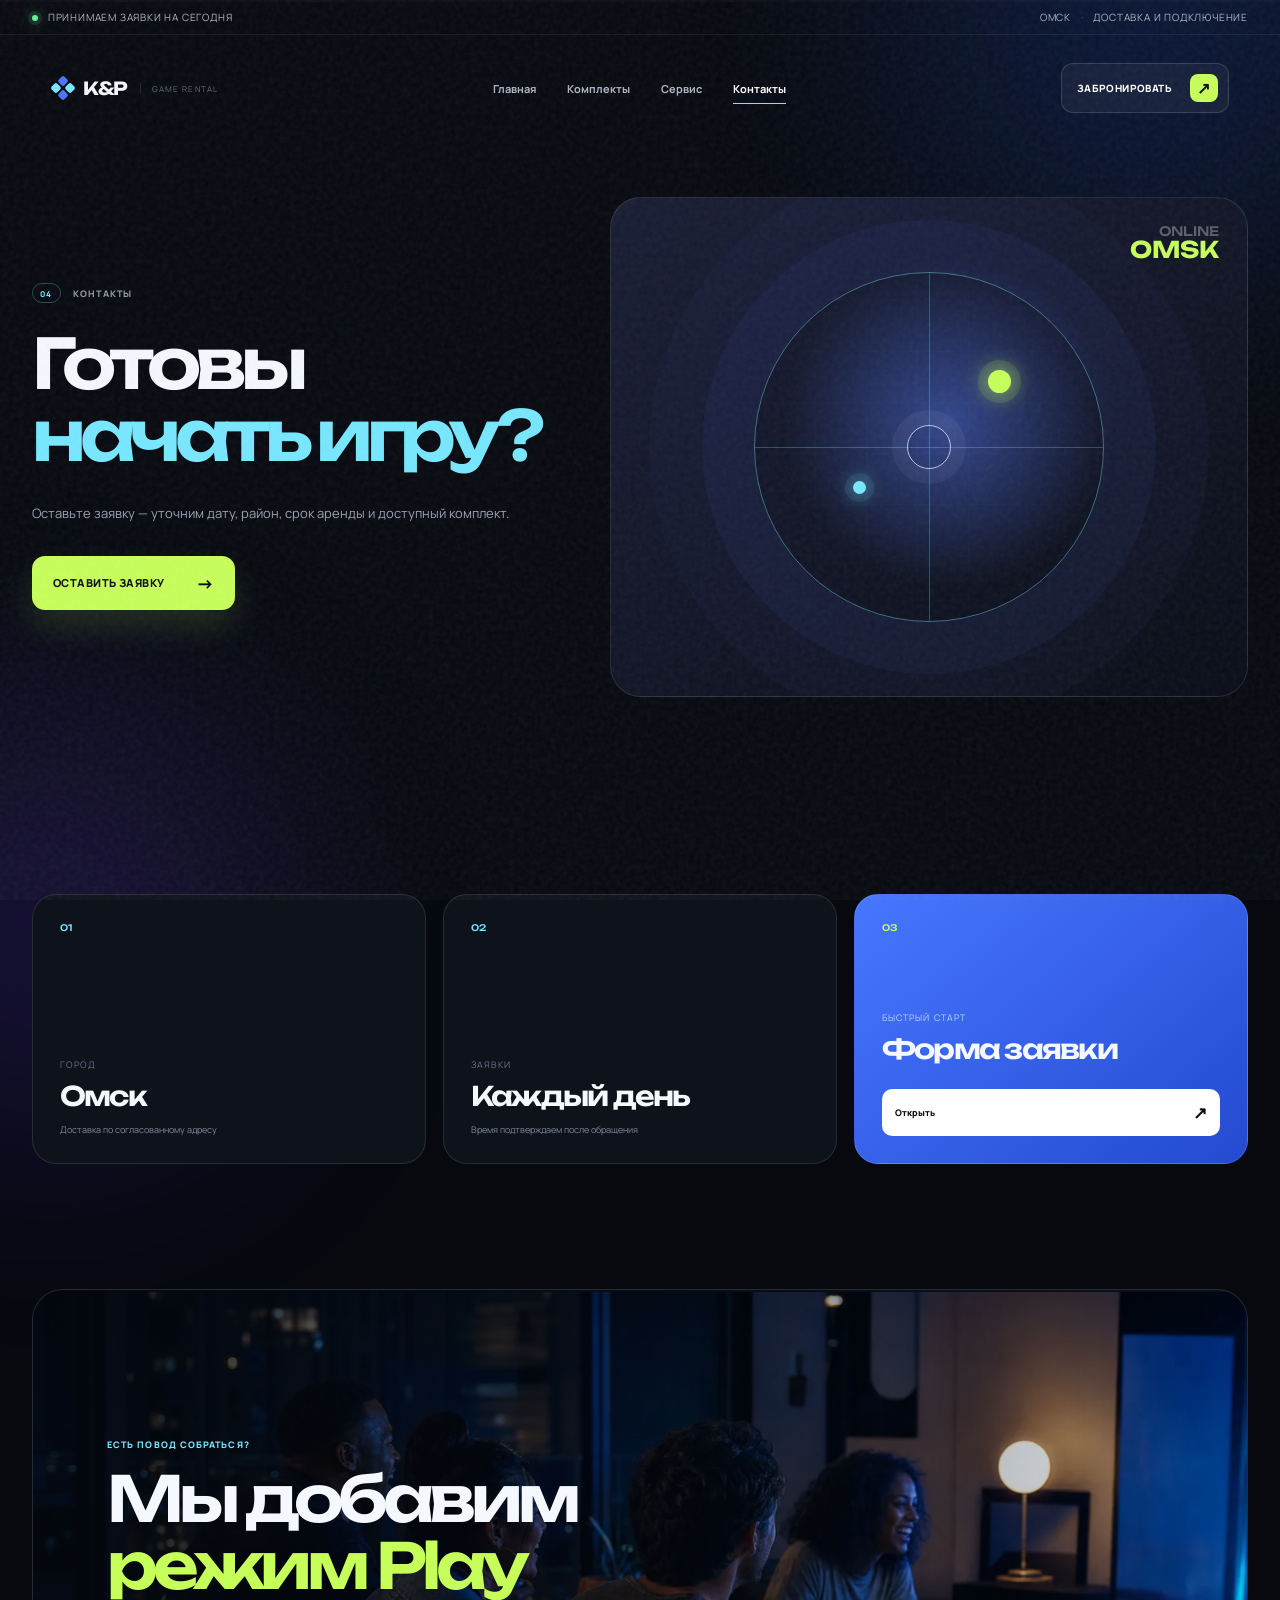
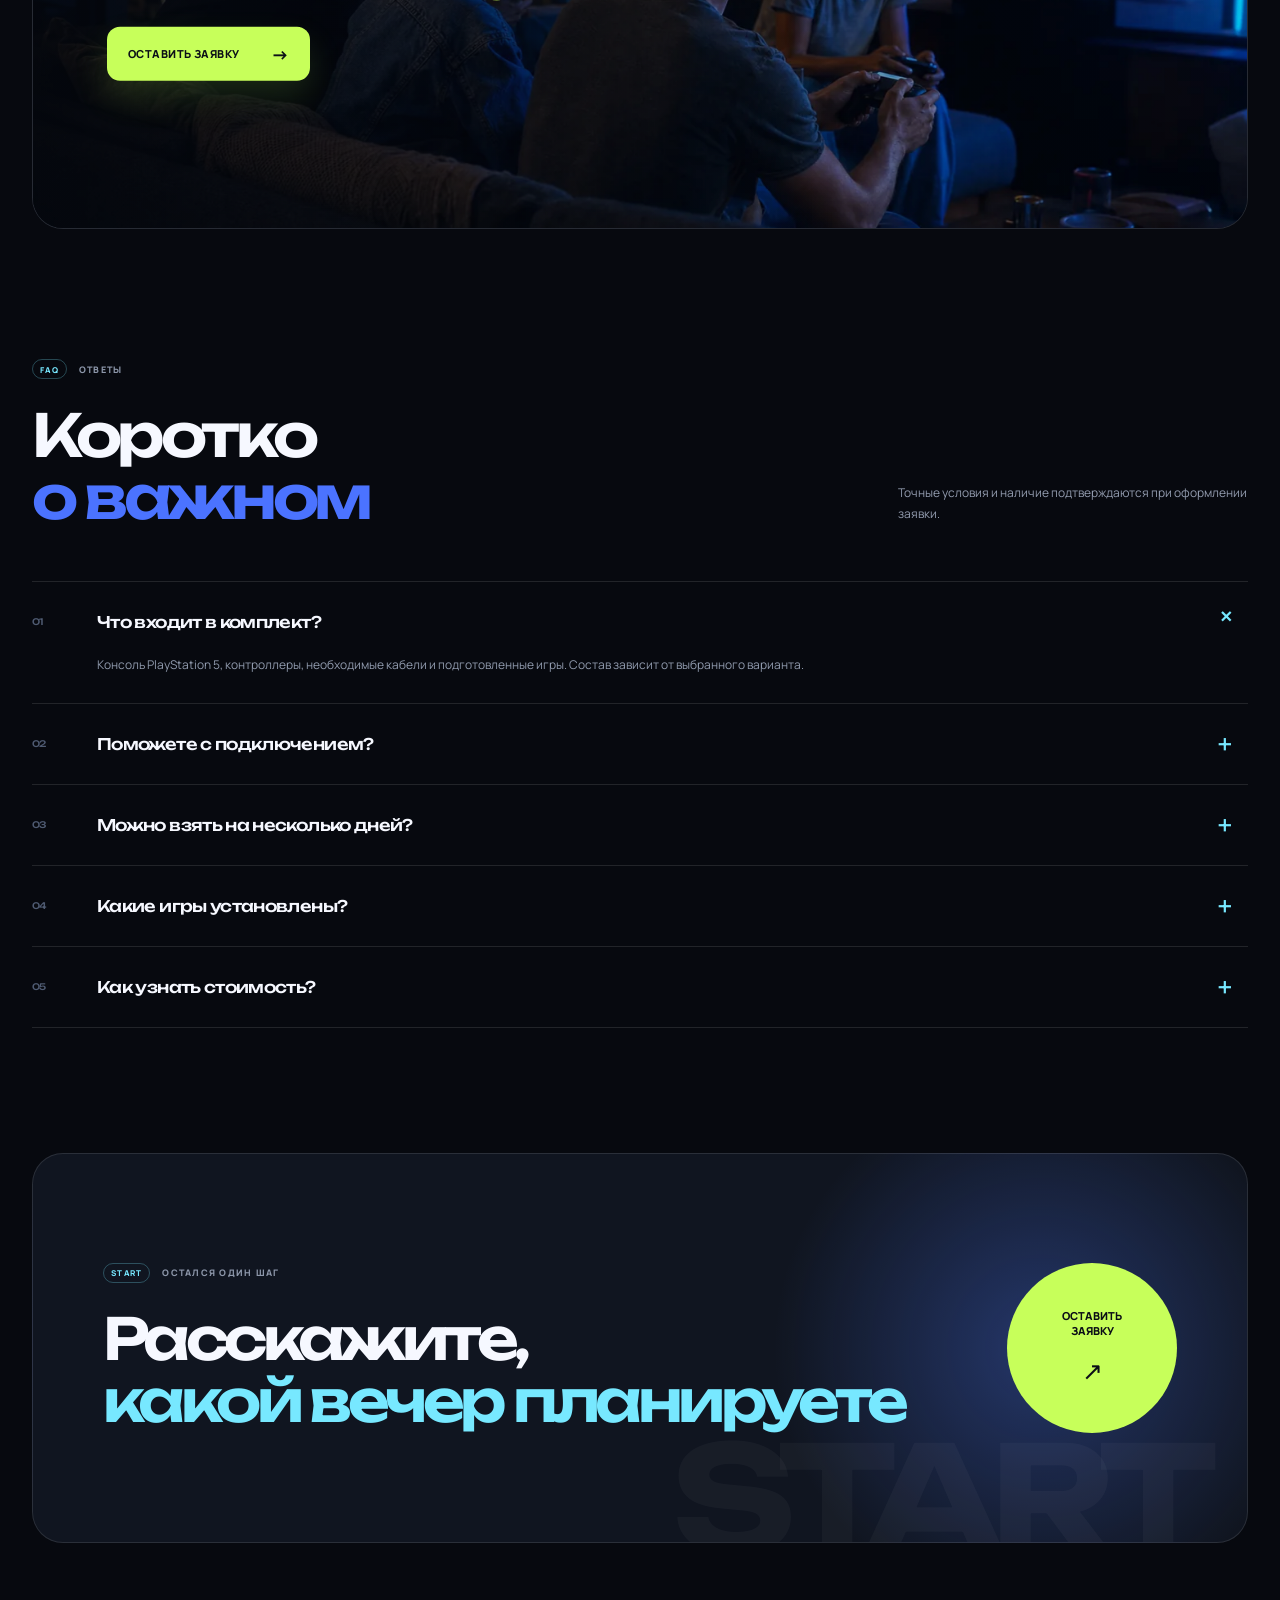
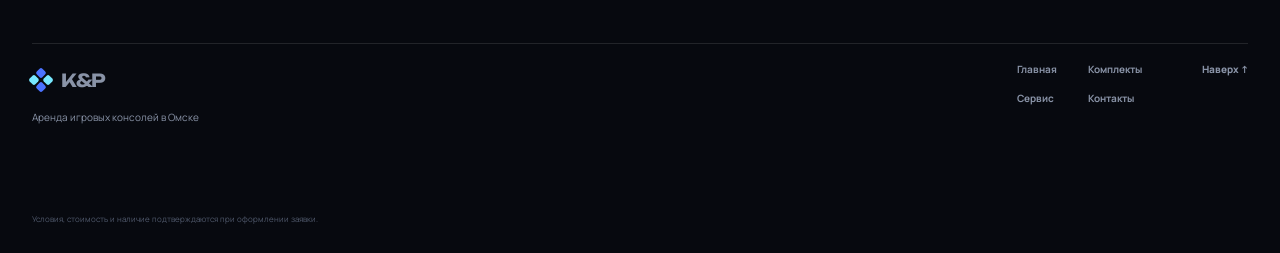
==== commit 0ccdd685: "Add cinematic photos video and motion" ====
--- a/contacts.html
+++ b/contacts.html
@@ -5,12 +5,16 @@
     <link rel="preconnect" href="https://fonts.googleapis.com" /><link rel="preconnect" href="https://fonts.gstatic.com" crossorigin /><link href="https://fonts.googleapis.com/css2?family=Manrope:wght@400;500;600;700;800&family=Unbounded:wght@500;600;700&display=swap" rel="stylesheet" /><link rel="stylesheet" href="styles.css" />
   </head>
   <body class="inner-page" data-page="contacts">
-    <a class="skip-link" href="#content">Перейти к содержанию</a><div class="ambient ambient-one" aria-hidden="true"></div><div class="ambient ambient-two" aria-hidden="true"></div>
+    <a class="skip-link" href="#content">Перейти к содержанию</a><div class="ambient ambient-one" aria-hidden="true"></div><div class="ambient ambient-two" aria-hidden="true"></div><div class="scroll-progress" aria-hidden="true"><i data-scroll-progress></i></div>
     <div class="topline"><div class="shell topline-inner"><p><span class="live-dot"></span> Принимаем заявки на сегодня</p><p>Омск <span>·</span> Доставка и подключение</p></div></div>
     <header class="site-header shell" data-header><a class="brand" href="index.html" aria-label="K&P — на главную"><span class="brand-symbol"><i></i><i></i><i></i><i></i></span><span class="brand-name">K&P</span><small>game rental</small></a><nav class="main-nav" aria-label="Главная навигация"><a href="index.html" data-nav="home">Главная</a><a href="sets.html" data-nav="sets">Комплекты</a><a href="service.html" data-nav="service">Сервис</a><a href="contacts.html" data-nav="contacts">Контакты</a></nav><button class="menu-toggle" type="button" aria-label="Открыть меню" aria-expanded="false" data-menu-toggle><i></i><i></i></button><button class="nav-cta" type="button" data-open-modal><span>Забронировать</span><b>↗</b></button></header>
     <main id="content">
       <section class="inner-hero shell"><div class="inner-hero-copy reveal"><p class="eyebrow"><span>04</span> Контакты</p><h1>Готовы<br /><em>начать игру?</em></h1><p>Оставьте заявку — уточним дату, район, срок аренды и доступный комплект.</p><button class="button button-accent" type="button" data-open-modal>Оставить заявку <span>→</span></button></div><div class="inner-hero-art contact-hero-art reveal reveal-delay" aria-hidden="true"><div class="contact-radar"><i></i><b></b><em></em></div><div class="art-stamp">ONLINE<br /><strong>OMSK</strong></div></div></section>
       <section class="contact-cards shell inner-section"><article class="contact-card reveal"><span>01</span><p>Город</p><h3>Омск</h3><small>Доставка по согласованному адресу</small></article><article class="contact-card reveal reveal-delay"><span>02</span><p>Заявки</p><h3>Каждый день</h3><small>Время подтверждаем после обращения</small></article><article class="contact-card contact-card-accent reveal reveal-delay-two"><span>03</span><p>Быстрый старт</p><h3>Форма заявки</h3><button type="button" data-open-modal>Открыть <b>↗</b></button></article></section>
+      <section class="contact-life shell reveal parallax-media" data-parallax data-glow>
+        <img src="assets/media/game-night.webp" alt="Друзья проводят вечер за консольной игрой" loading="lazy" decoding="async" />
+        <div class="contact-life-overlay"><p>Есть повод собраться?</p><h2>Мы добавим<br /><em>режим Play</em></h2><button class="button button-accent" type="button" data-open-modal>Оставить заявку <span>→</span></button></div>
+      </section>
       <section class="faq shell inner-section" id="faq"><header class="section-heading reveal"><div><p class="eyebrow"><span>FAQ</span> Ответы</p><h2>Коротко<br /><em>о важном</em></h2></div><p>Точные условия и наличие подтверждаются при оформлении заявки.</p></header><div class="faq-list reveal"><details open><summary><span>01</span>Что входит в комплект?<b>+</b></summary><p>Консоль PlayStation 5, контроллеры, необходимые кабели и подготовленные игры. Состав зависит от выбранного варианта.</p></details><details><summary><span>02</span>Поможете с подключением?<b>+</b></summary><p>Да. Доставим оборудование, подключим его к экрану и проверим запуск.</p></details><details><summary><span>03</span>Можно взять на несколько дней?<b>+</b></summary><p>Да. Укажите желаемый срок в заявке — подберём подходящий вариант.</p></details><details><summary><span>04</span>Какие игры установлены?<b>+</b></summary><p>Подборка может меняться. Расскажите, что вам нравится, и мы уточним доступные игры перед арендой.</p></details><details><summary><span>05</span>Как узнать стоимость?<b>+</b></summary><p>Выберите комплект и срок аренды. Итоговые условия сообщим до подтверждения заказа.</p></details></div></section>
       <section class="contact-final shell reveal"><div><p class="eyebrow"><span>START</span> Остался один шаг</p><h2>Расскажите,<br /><em>какой вечер планируете</em></h2></div><button class="round-action" type="button" data-open-modal><span>Оставить<br />заявку</span><b>↗</b></button></section>
     </main>
--- a/styles.css
+++ b/styles.css
@@ -77,3 +77,66 @@
 }
 
 @media (max-width: 760px) { .nav-cta { margin-left: 6px; } }
+
+/* Live media and motion */
+.scroll-progress { position: fixed; top: 0; left: 0; right: 0; height: 2px; z-index: 150; pointer-events: none; background: rgba(255,255,255,.025); }
+.scroll-progress i { display: block; width: 100%; height: 100%; transform: scaleX(0); transform-origin: left center; background: linear-gradient(90deg,var(--cyan),var(--blue),var(--acid)); box-shadow: 0 0 12px rgba(119,232,255,.65); }
+[data-glow] { --pointer-x: 50%; --pointer-y: 50%; }
+[data-glow]::after { content: ""; position: absolute; inset: 0; z-index: 6; pointer-events: none; border-radius: inherit; opacity: 0; background: radial-gradient(420px circle at var(--pointer-x) var(--pointer-y),rgba(119,232,255,.13),transparent 62%); transition: opacity .3s ease; }
+[data-glow]:hover::after { opacity: 1; }
+.cinematic-reel { min-height: 680px; position: relative; overflow: hidden; isolation: isolate; margin-top: 105px; border: 1px solid rgba(255,255,255,.13); border-radius: 33px; background: #0b111d; box-shadow: 0 38px 100px rgba(0,0,0,.35); }
+.reel-video { position: absolute; inset: 0; width: 100%; height: 100%; object-fit: cover; transform: scale(1.015); }
+.reel-shade { position: absolute; inset: 0; z-index: 1; background: linear-gradient(90deg,rgba(4,7,13,.88) 0%,rgba(4,7,13,.54) 38%,rgba(4,7,13,.08) 72%),linear-gradient(0deg,rgba(4,7,13,.68),transparent 48%); }
+.reel-shade::after { content: ""; position: absolute; inset: 0; opacity: .26; background-image: linear-gradient(rgba(255,255,255,.04) 1px,transparent 1px),linear-gradient(90deg,rgba(255,255,255,.04) 1px,transparent 1px); background-size: 58px 58px; mask-image: linear-gradient(90deg,black,transparent 70%); }
+.reel-copy { position: absolute; left: clamp(28px,6vw,76px); bottom: clamp(50px,9vw,104px); z-index: 3; max-width: 650px; }
+.reel-copy .eyebrow { color: #c4cde0; }.reel-copy h2 { margin: 0; font: 600 clamp(42px,6vw,78px)/1.02 Unbounded,sans-serif; letter-spacing: -.085em; text-shadow: 0 11px 35px rgba(0,0,0,.35); }.reel-copy h2 em { color: var(--acid); font-style: normal; }.reel-copy > p:not(.eyebrow) { margin: 24px 0 0; color: #d7deeb; font-size: 13px; }
+.reel-control { position: absolute; z-index: 8; right: 25px; top: 25px; display: grid; grid-template-columns: 35px auto; align-items: center; gap: 9px; padding: 8px 13px 8px 8px; border: 1px solid rgba(255,255,255,.2); border-radius: 13px; background: rgba(6,10,17,.55); color: white; backdrop-filter: blur(14px); }.reel-control span { display: grid; place-items: center; width: 35px; height: 35px; border-radius: 9px; background: var(--acid); color: var(--dark); font-size: 12px; font-weight: 800; }.reel-control small { font-size: 8px; font-weight: 800; text-transform: uppercase; letter-spacing: .09em; }
+.reel-caption { position: absolute; z-index: 3; right: 27px; bottom: 25px; display: flex; align-items: center; gap: 10px; color: rgba(255,255,255,.63); font-size: 8px; letter-spacing: .11em; }.reel-caption i { display: block; width: 72px; height: 1px; background: linear-gradient(90deg,var(--acid),rgba(255,255,255,.15)); }.reel-caption b { font-weight: 700; }
+.media-story { display: grid; grid-template-columns: 1.35fr .65fr; gap: 20px; padding-bottom: 145px; }
+.story-frame { min-width: 0; position: relative; overflow: hidden; margin: 0; border: 1px solid var(--line); border-radius: 28px; background: var(--surface); }
+.parallax-media { --media-shift: 0px; }
+.parallax-media > img,.parallax-media img { width: 100%; height: 100%; display: block; object-fit: cover; transform: scale(1.08) translate3d(0,var(--media-shift),0); transition: transform .15s linear; }
+.story-frame-wide { height: 560px; }.story-frame-wide::before,.story-frame-detail::before { content: ""; position: absolute; inset: 0; z-index: 2; background: linear-gradient(0deg,rgba(4,7,13,.75),transparent 48%); pointer-events: none; }
+.story-frame figcaption { position: absolute; left: 24px; right: 24px; bottom: 23px; z-index: 4; display: flex; align-items: end; justify-content: space-between; gap: 20px; }.story-frame figcaption span { color: var(--cyan); font-size: 8px; font-weight: 800; letter-spacing: .12em; }.story-frame figcaption b { max-width: 240px; text-align: right; font: 500 16px Unbounded,sans-serif; letter-spacing: -.04em; }
+.story-copy { display: flex; flex-direction: column; justify-content: center; padding: 35px 18px 35px 42px; }.story-copy h2 { margin: 0; font: 600 clamp(34px,4vw,51px)/1.08 Unbounded,sans-serif; letter-spacing: -.08em; }.story-copy h2 em { color: var(--cyan); font-style: normal; }.story-copy > p:not(.eyebrow) { margin: 24px 0 27px; color: #909aad; font-size: 12px; line-height: 1.75; }.story-copy .text-link { align-self: flex-start; }
+.story-frame-detail { grid-column: 1/-1; width: 74%; height: 440px; justify-self: end; margin-top: 4px; }.story-frame-detail img { object-position: center 55%; }
+.photo-banner { min-height: 610px; position: relative; overflow: hidden; margin-top: 15px; margin-bottom: 10px; border: 1px solid var(--line); border-radius: 32px; background: #0c111b; }
+.photo-banner > img { position: absolute; inset: 0; width: 100%; height: 100%; object-fit: cover; object-position: center 46%; }.photo-banner-shade { position: absolute; inset: 0; z-index: 1; background: linear-gradient(90deg,rgba(3,6,12,.92),rgba(3,6,12,.42) 48%,rgba(3,6,12,.08)),linear-gradient(0deg,rgba(3,6,12,.5),transparent); }
+.photo-banner-copy { position: absolute; z-index: 3; left: clamp(28px,6vw,76px); bottom: clamp(44px,8vw,84px); }.photo-banner-copy h2 { margin: 0; font: 600 clamp(39px,5vw,65px)/1.04 Unbounded,sans-serif; letter-spacing: -.08em; }.photo-banner-copy h2 em { color: var(--acid); font-style: normal; }.photo-banner-copy > p:not(.eyebrow) { max-width: 450px; margin: 22px 0 0; color: #c6cede; font-size: 12px; line-height: 1.7; }.photo-banner-mark { position: absolute; z-index: 3; right: 26px; top: 25px; color: rgba(255,255,255,.58); font-size: 8px; letter-spacing: .13em; }
+.service-photo { min-height: 560px; display: grid; grid-template-columns: 1.16fr .84fr; overflow: hidden; margin-bottom: 15px; border: 1px solid var(--line); border-radius: 30px; background: var(--surface); }
+.service-photo-media { min-height: 560px; overflow: hidden; }.service-photo-media img { object-position: 51% center; }.service-photo-copy { display: flex; flex-direction: column; justify-content: center; padding: 45px clamp(30px,5vw,65px); }.service-photo-copy h2 { margin: 0; font: 600 clamp(34px,4vw,51px)/1.08 Unbounded,sans-serif; letter-spacing: -.08em; }.service-photo-copy h2 em { color: var(--cyan); font-style: normal; }.service-photo-copy > p:not(.eyebrow) { margin: 24px 0 0; color: #929caf; font-size: 12px; line-height: 1.75; }
+.contact-life { min-height: 540px; position: relative; overflow: hidden; margin-bottom: 15px; border: 1px solid var(--line); border-radius: 31px; background: #0c111b; }.contact-life::before { content: ""; position: absolute; inset: 0; z-index: 2; background: linear-gradient(90deg,rgba(4,7,13,.9),rgba(4,7,13,.42) 53%,rgba(4,7,13,.08)); }.contact-life img { position: absolute; inset: 0; }.contact-life-overlay { position: absolute; z-index: 4; left: clamp(27px,6vw,74px); top: 50%; transform: translateY(-50%); }.contact-life-overlay > p { margin: 0 0 14px; color: var(--cyan); font-size: 9px; font-weight: 800; letter-spacing: .12em; text-transform: uppercase; }.contact-life-overlay h2 { margin: 0 0 28px; font: 600 clamp(39px,5vw,63px)/1.06 Unbounded,sans-serif; letter-spacing: -.08em; }.contact-life-overlay h2 em { color: var(--acid); font-style: normal; }
+
+@media (max-width: 900px) {
+  .cinematic-reel { min-height: 620px; }
+  .media-story { grid-template-columns: 1fr; }
+  .story-frame-wide,.story-frame-detail { width: 100%; height: 480px; grid-column: auto; }
+  .story-copy { padding: 65px 10px; }
+  .service-photo { grid-template-columns: 1fr; }
+  .service-photo-media { min-height: 480px; }
+  .service-photo-copy { padding-block: 70px; }
+}
+
+@media (max-width: 600px) {
+  .cinematic-reel { width: 100%; min-height: 620px; margin-top: 70px; border-radius: 0; border-inline: 0; }
+  .reel-shade { background: linear-gradient(0deg,rgba(4,7,13,.9),rgba(4,7,13,.2) 70%),linear-gradient(90deg,rgba(4,7,13,.45),transparent); }
+  .reel-copy { left: 22px; right: 22px; bottom: 64px; }
+  .reel-copy h2 { font-size: 42px; }
+  .reel-copy > p:not(.eyebrow) { font-size: 11px; }
+  .reel-control { top: 15px; right: 15px; }
+  .reel-caption { display: none; }
+  .media-story { padding-bottom: 95px; }
+  .story-frame-wide,.story-frame-detail { height: 390px; border-radius: 22px; }
+  .story-copy { padding: 55px 3px; }
+  .photo-banner { min-height: 560px; border-radius: 23px; }
+  .photo-banner-shade { background: linear-gradient(0deg,rgba(3,6,12,.93),rgba(3,6,12,.2) 77%); }
+  .photo-banner-copy { left: 24px; right: 24px; bottom: 35px; }
+  .photo-banner-copy h2 { font-size: 38px; }
+  .service-photo { border-radius: 23px; }
+  .service-photo-media { min-height: 390px; }
+  .service-photo-copy { padding: 52px 24px; }
+  .contact-life { min-height: 560px; border-radius: 23px; }
+  .contact-life::before { background: linear-gradient(0deg,rgba(4,7,13,.93),rgba(4,7,13,.22) 75%); }
+  .contact-life-overlay { left: 24px; right: 24px; top: auto; bottom: 37px; transform: none; }
+  .contact-life-overlay h2 { font-size: 38px; }
+}
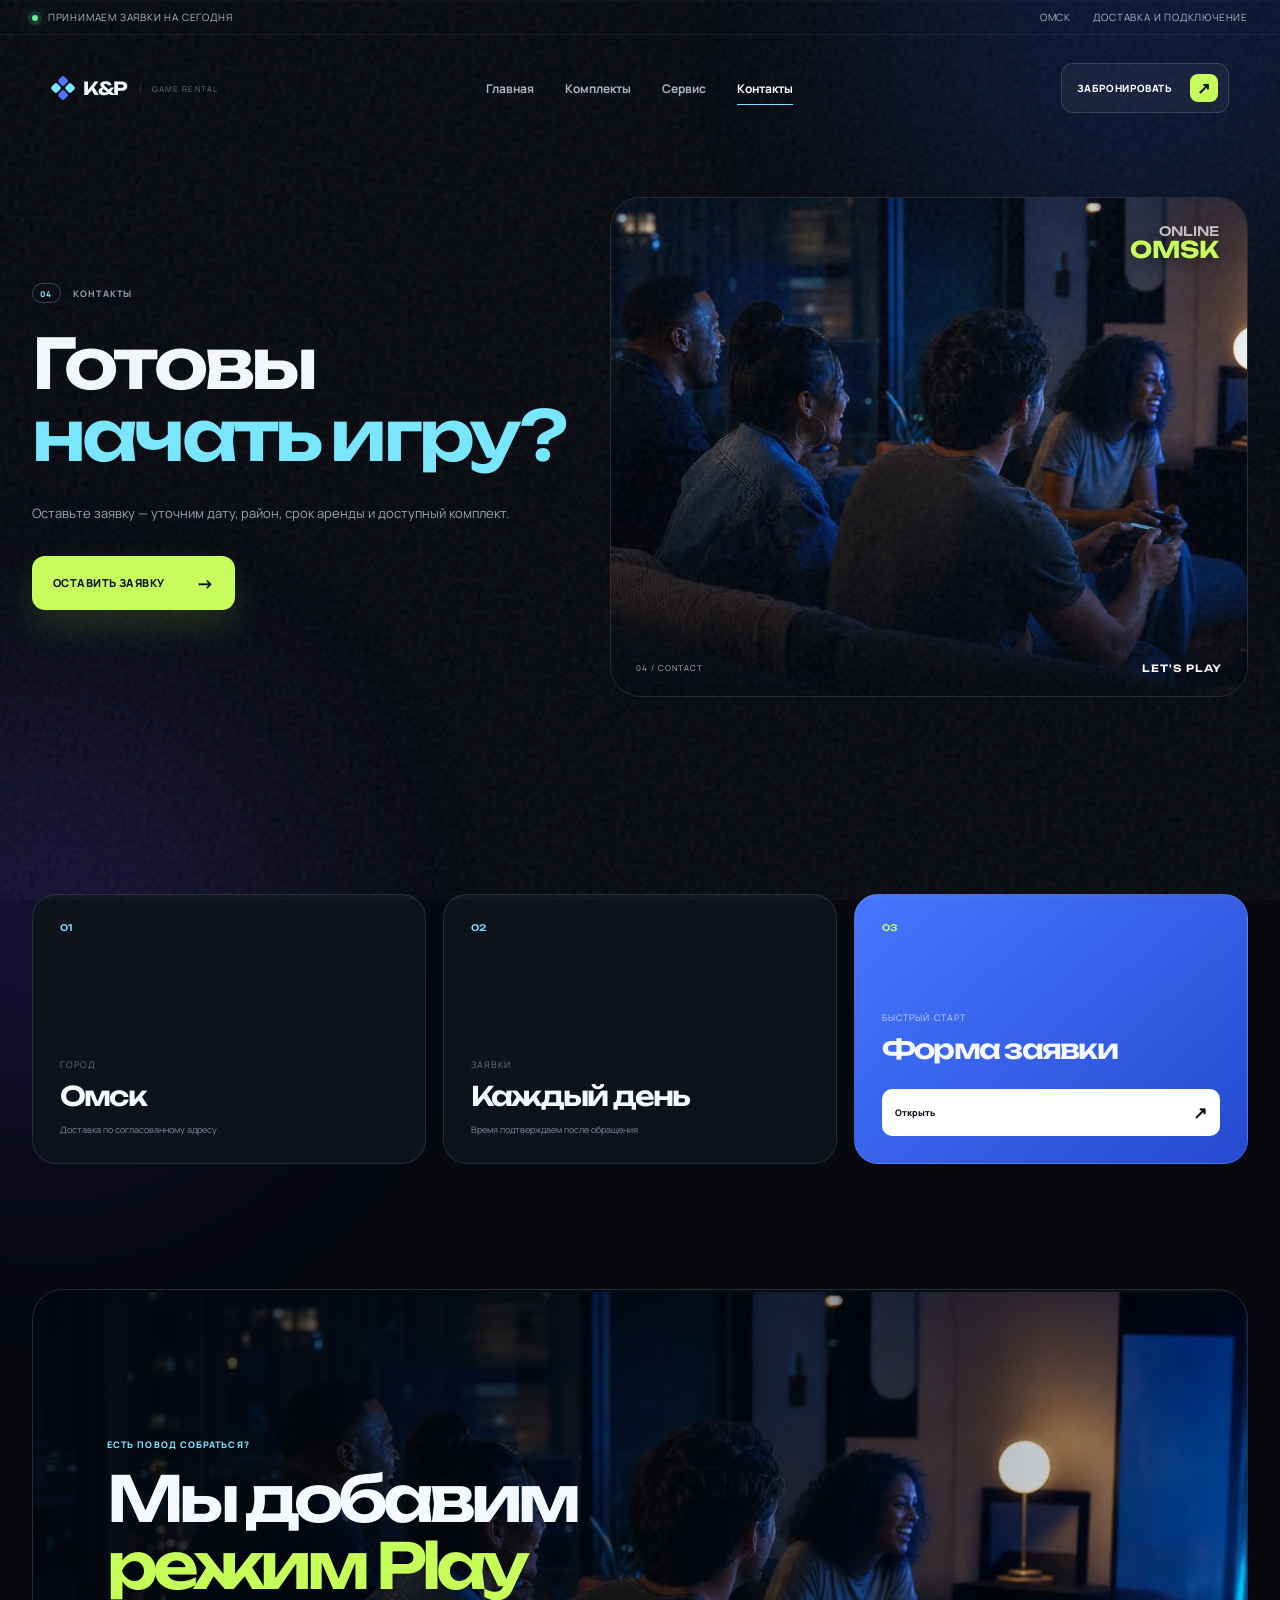
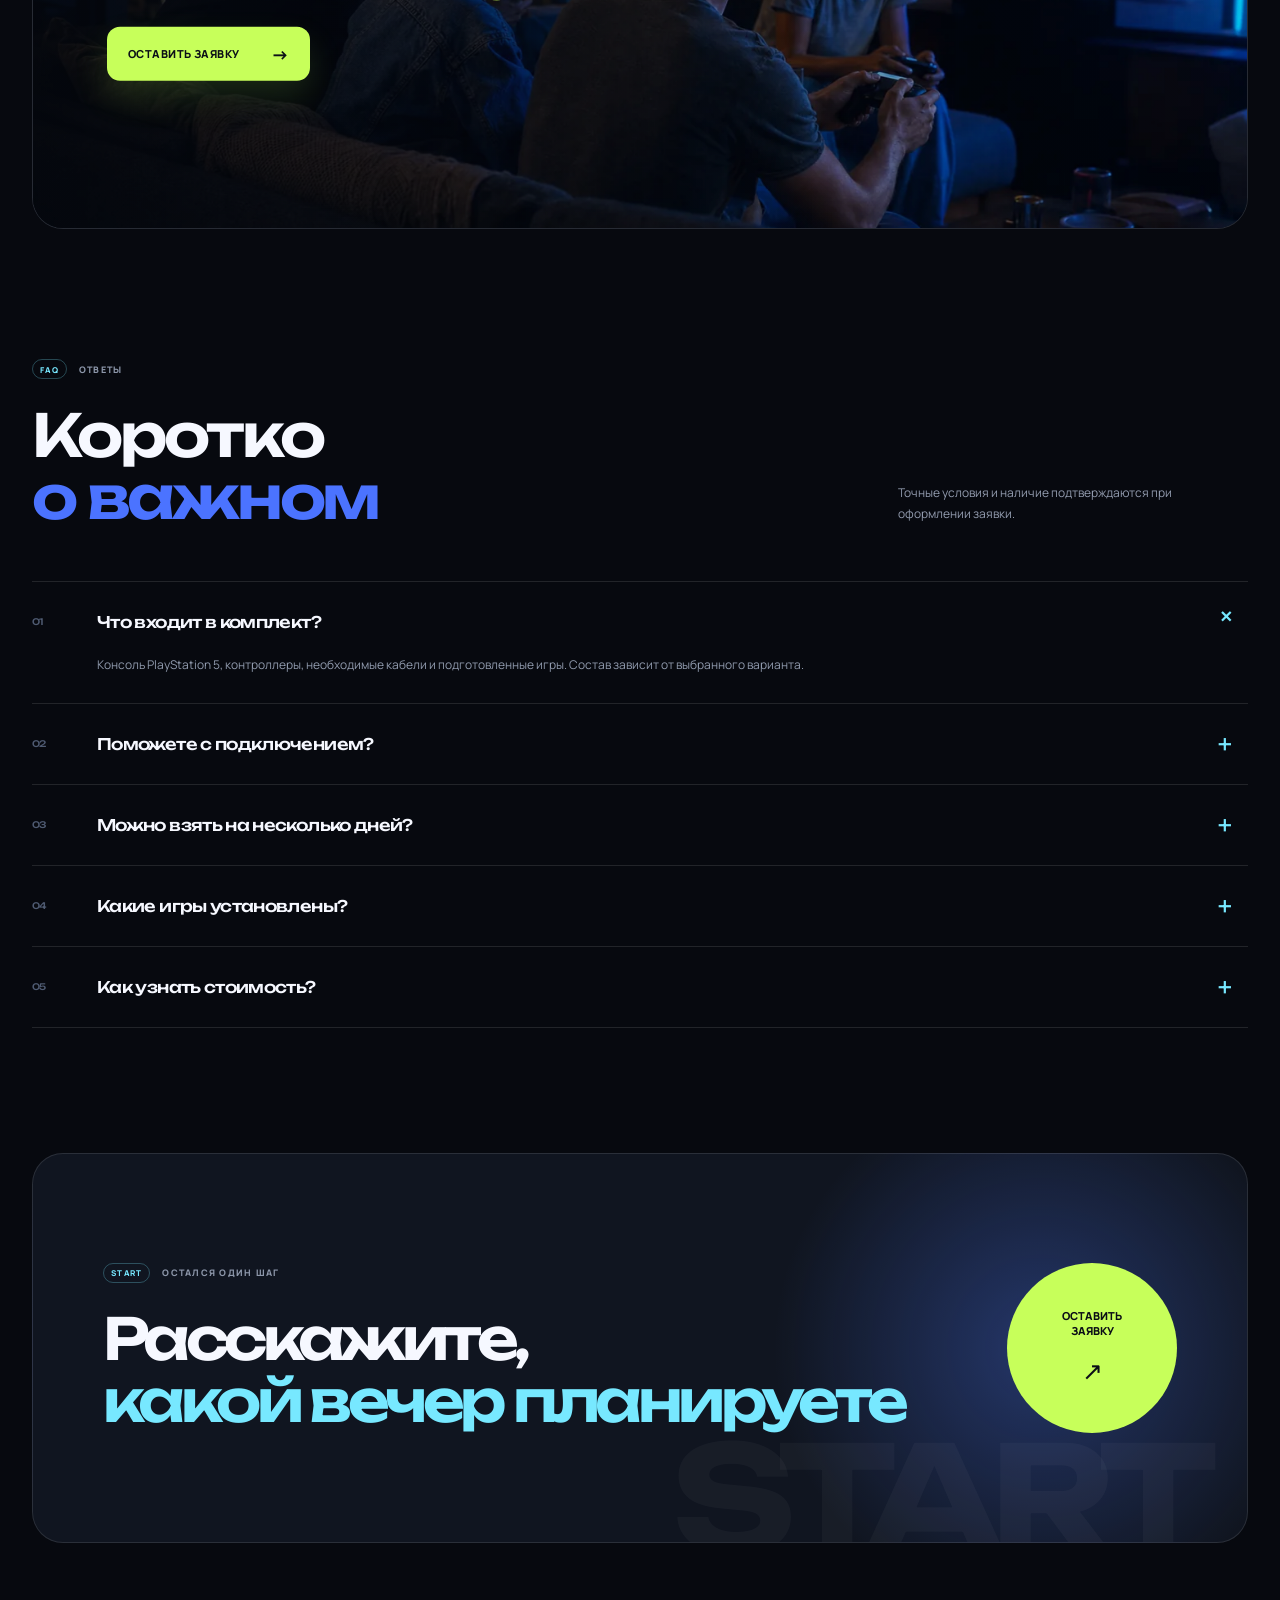
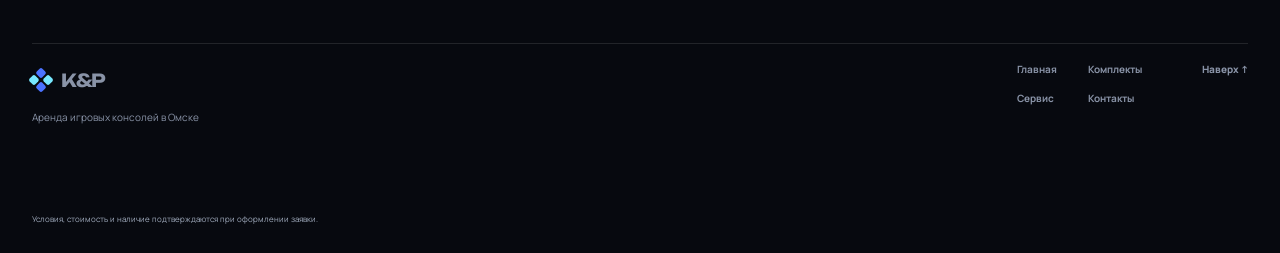
==== commit d8b85731: "Elevate K&P with living product visuals" ====
--- a/contacts.html
+++ b/contacts.html
@@ -7,10 +7,10 @@
   <body class="inner-page" data-page="contacts">
     <a class="skip-link" href="#content">Перейти к содержанию</a><div class="ambient ambient-one" aria-hidden="true"></div><div class="ambient ambient-two" aria-hidden="true"></div><div class="scroll-progress" aria-hidden="true"><i data-scroll-progress></i></div>
     <div class="topline"><div class="shell topline-inner"><p><span class="live-dot"></span> Принимаем заявки на сегодня</p><p>Омск <span>·</span> Доставка и подключение</p></div></div>
-    <header class="site-header shell" data-header><a class="brand" href="index.html" aria-label="K&P — на главную"><span class="brand-symbol"><i></i><i></i><i></i><i></i></span><span class="brand-name">K&P</span><small>game rental</small></a><nav class="main-nav" aria-label="Главная навигация"><a href="index.html" data-nav="home">Главная</a><a href="sets.html" data-nav="sets">Комплекты</a><a href="service.html" data-nav="service">Сервис</a><a href="contacts.html" data-nav="contacts">Контакты</a></nav><button class="menu-toggle" type="button" aria-label="Открыть меню" aria-expanded="false" data-menu-toggle><i></i><i></i></button><button class="nav-cta" type="button" data-open-modal><span>Забронировать</span><b>↗</b></button></header>
+    <header class="site-header shell" data-header><a class="brand" href="index.html" aria-label="K&P — на главную"><span class="brand-symbol"><i></i><i></i><i></i><i></i></span><span class="brand-name">K&P</span><small>game rental</small></a><nav class="main-nav" aria-label="Главная навигация"><a href="index.html" data-nav="home">Главная</a><a href="sets.html" data-nav="sets">Комплекты</a><a href="service.html" data-nav="service">Сервис</a><a href="contacts.html" data-nav="contacts">Контакты</a></nav><button class="menu-toggle" type="button" aria-label="Открыть меню" aria-expanded="false" data-menu-toggle><i></i><i></i></button><button class="nav-cta" type="button" data-open-modal aria-label="Открыть форму бронирования"><span>Забронировать</span><b aria-hidden="true">↗</b></button></header>
     <main id="content">
-      <section class="inner-hero shell"><div class="inner-hero-copy reveal"><p class="eyebrow"><span>04</span> Контакты</p><h1>Готовы<br /><em>начать игру?</em></h1><p>Оставьте заявку — уточним дату, район, срок аренды и доступный комплект.</p><button class="button button-accent" type="button" data-open-modal>Оставить заявку <span>→</span></button></div><div class="inner-hero-art contact-hero-art reveal reveal-delay" aria-hidden="true"><div class="contact-radar"><i></i><b></b><em></em></div><div class="art-stamp">ONLINE<br /><strong>OMSK</strong></div></div></section>
-      <section class="contact-cards shell inner-section"><article class="contact-card reveal"><span>01</span><p>Город</p><h3>Омск</h3><small>Доставка по согласованному адресу</small></article><article class="contact-card reveal reveal-delay"><span>02</span><p>Заявки</p><h3>Каждый день</h3><small>Время подтверждаем после обращения</small></article><article class="contact-card contact-card-accent reveal reveal-delay-two"><span>03</span><p>Быстрый старт</p><h3>Форма заявки</h3><button type="button" data-open-modal>Открыть <b>↗</b></button></article></section>
+      <section class="inner-hero shell"><div class="inner-hero-copy reveal"><p class="eyebrow"><span>04</span> Контакты</p><h1>Готовы<br /><em>начать игру?</em></h1><p>Оставьте заявку — уточним дату, район, срок аренды и доступный комплект.</p><button class="button button-accent" type="button" data-open-modal>Оставить заявку <span>→</span></button></div><div class="inner-hero-art inner-photo-art contact-hero-art reveal reveal-delay" data-glow data-tilt><img src="assets/media/game-night.webp" alt="Компания друзей играет в консоль вечером" fetchpriority="high" decoding="async" /><div class="inner-photo-shade" aria-hidden="true"></div><div class="art-stamp">ONLINE<br /><strong>OMSK</strong></div><div class="inner-photo-meta"><span>04 / CONTACT</span><b>LET'S PLAY</b></div></div></section>
+      <section class="contact-cards shell inner-section"><h2 class="sr-only">Как оформить аренду</h2><article class="contact-card reveal"><span>01</span><p>Город</p><h3>Омск</h3><small>Доставка по согласованному адресу</small></article><article class="contact-card reveal reveal-delay"><span>02</span><p>Заявки</p><h3>Каждый день</h3><small>Время подтверждаем после обращения</small></article><article class="contact-card contact-card-accent reveal reveal-delay-two"><span>03</span><p>Быстрый старт</p><h3>Форма заявки</h3><button type="button" data-open-modal>Открыть <b>↗</b></button></article></section>
       <section class="contact-life shell reveal parallax-media" data-parallax data-glow>
         <img src="assets/media/game-night.webp" alt="Друзья проводят вечер за консольной игрой" loading="lazy" decoding="async" />
         <div class="contact-life-overlay"><p>Есть повод собраться?</p><h2>Мы добавим<br /><em>режим Play</em></h2><button class="button button-accent" type="button" data-open-modal>Оставить заявку <span>→</span></button></div>
@@ -19,6 +19,6 @@
       <section class="contact-final shell reveal"><div><p class="eyebrow"><span>START</span> Остался один шаг</p><h2>Расскажите,<br /><em>какой вечер планируете</em></h2></div><button class="round-action" type="button" data-open-modal><span>Оставить<br />заявку</span><b>↗</b></button></section>
     </main>
     <footer class="site-footer shell"><div class="footer-brand"><a class="brand" href="index.html"><span class="brand-symbol"><i></i><i></i><i></i><i></i></span><span class="brand-name">K&P</span></a><p>Аренда игровых консолей в Омске</p></div><nav aria-label="Навигация в подвале"><a href="index.html">Главная</a><a href="sets.html">Комплекты</a><a href="service.html">Сервис</a><a href="contacts.html">Контакты</a></nav><a class="to-top" href="#content">Наверх ↑</a><p class="footer-note">Условия, стоимость и наличие подтверждаются при оформлении заявки.</p></footer>
-    <dialog class="booking-modal" aria-labelledby="booking-title"><button class="modal-close" type="button" aria-label="Закрыть форму" data-close-modal>×</button><div class="modal-index">K&P / BOOKING</div><p class="eyebrow"><span>01</span> Заявка на аренду</p><h2 id="booking-title">Ваш вечер<br /><em>начинается здесь</em></h2><form id="booking-form"><div class="form-row"><label><span>Ваше имя</span><input name="name" autocomplete="name" placeholder="Как к вам обращаться" required /></label><label><span>Телефон</span><input name="phone" inputmode="tel" autocomplete="tel" placeholder="+7 (___) ___-__-__" required /></label></div><div class="form-row"><label><span>Комплект</span><select name="package" id="modal-package"><option>Базовый</option><option>Вечеринка</option><option>Максимум</option></select></label><label><span>Срок</span><select name="duration" id="modal-duration"><option>1 день</option><option>2 дня</option><option>Все выходные</option></select></label></div><label><span>Комментарий</span><textarea name="comment" rows="3" placeholder="Дата, район или пожелания к играм"></textarea></label><button class="button button-accent" type="submit">Оставить заявку <span>→</span></button></form><p class="form-note">Форма не отправляет данные без подключённого канала приёма заявок.</p></dialog><div class="toast" role="status" aria-live="polite"><span>✓</span><p><b>Форма работает</b><small>Для реальных заявок нужно подключить канал отправки.</small></p></div><script src="script.js"></script>
+    <dialog class="booking-modal" aria-labelledby="booking-title"><button class="modal-close" type="button" aria-label="Закрыть форму" data-close-modal>×</button><div class="modal-index">K&P / BOOKING</div><p class="eyebrow"><span>01</span> Заявка на аренду</p><h2 id="booking-title">Ваш вечер<br /><em>начинается здесь</em></h2><form id="booking-form"><div class="form-row"><label><span>Ваше имя</span><input name="name" autocomplete="name" placeholder="Как к вам обращаться" required /></label><label><span>Телефон</span><input name="phone" inputmode="tel" autocomplete="tel" placeholder="+7 (___) ___-__-__" required /></label></div><div class="form-row"><label><span>Комплект</span><select name="package" id="modal-package"><option>Базовый</option><option>Вечеринка</option><option>Максимум</option></select></label><label><span>Срок</span><select name="duration" id="modal-duration"><option>1 день</option><option>2 дня</option><option>Все выходные</option></select></label></div><label><span>Комментарий</span><textarea name="comment" rows="3" placeholder="Дата, район или пожелания к играм"></textarea></label><button class="button button-accent" type="submit">Оставить заявку <span>→</span></button></form><p class="form-note">Форма не отправляет данные без подключённого канала приёма заявок.</p></dialog><div class="toast" role="status" aria-live="polite"><span>i</span><p><b>Демо-форма</b><small>Данные сохранены в форме, но пока не отправлены.</small></p></div><script src="script.js"></script>
   </body>
 </html>
--- a/styles.css
+++ b/styles.css
@@ -140,3 +140,155 @@
   .contact-life-overlay { left: 24px; right: 24px; top: auto; bottom: 37px; transform: none; }
   .contact-life-overlay h2 { font-size: 38px; }
 }
+
+/* K&P / visual direction 2.0 */
+:where(a,button,input,select,textarea,summary):focus-visible { outline: 2px solid var(--cyan); outline-offset: 4px; }
+.main-nav { font-size: 12px; }
+.hero h1,.inner-hero-copy h1,.section-heading h2 { letter-spacing: -.055em; text-wrap: balance; }
+.hero-lead,.inner-hero-copy > p:not(.eyebrow),.section-heading > p { text-wrap: pretty; }
+.button-accent { position: relative; overflow: hidden; isolation: isolate; }
+.button-accent::after { content: ""; position: absolute; inset: -80% auto -80% -35%; width: 25%; z-index: -1; transform: rotate(18deg) translateX(-180%); background: rgba(255,255,255,.48); filter: blur(7px); transition: transform .55s ease; }
+.button-accent:hover::after { transform: rotate(18deg) translateX(690%); }
+.button:active,.nav-cta:active,.booking-submit:active,.package-content button:active,.mobile-booking-dock button:active { transform: translateY(1px) scale(.985); }
+
+.hero-stage-photo { --tilt-rotate-x: 0deg; --tilt-rotate-y: 0deg; --tilt-move-x: 0px; --tilt-move-y: 0px; background: #070b14; perspective: 1100px; }
+.hero-stage-photo::before { content: ""; position: absolute; inset: 0; z-index: 2; pointer-events: none; background: linear-gradient(180deg,rgba(2,5,12,.08),transparent 45%,rgba(2,5,12,.64)),linear-gradient(90deg,rgba(2,5,12,.22),transparent 45%); }
+.hero-product-photo { position: absolute; inset: 0; z-index: 1; width: 100%; height: 100%; object-fit: cover; object-position: center; transform: scale(1.025) translate3d(var(--tilt-move-x),var(--tilt-move-y),0) rotateX(var(--tilt-rotate-x)) rotateY(var(--tilt-rotate-y)); transition: transform .18s ease-out,filter .4s ease; filter: saturate(.96) contrast(1.04); }
+.hero-stage-photo:hover .hero-product-photo { filter: saturate(1.08) contrast(1.06); }
+.hero-stage-photo .stage-grid { z-index: 3; opacity: .16; mix-blend-mode: screen; }
+.hero-stage-photo .orbit { z-index: 3; opacity: .5; }
+.hero-stage-photo .stage-word { z-index: 3; color: rgba(255,255,255,.055); }
+.stage-live-mark { position: absolute; left: 32px; top: 50%; z-index: 8; display: flex; align-items: center; gap: 9px; transform: rotate(-90deg) translateX(-50%); transform-origin: left top; color: rgba(255,255,255,.58); font-size: 8px; font-weight: 800; letter-spacing: .14em; }
+.stage-live-mark i { width: 6px; height: 6px; border-radius: 50%; background: var(--acid); box-shadow: 0 0 15px var(--acid); animation: livePulse 1.9s ease-in-out infinite; }
+
+.package-card { border: 1px solid rgba(255,255,255,.12); box-shadow: 0 28px 85px rgba(0,0,0,.18); }
+.package-white { border-color: rgba(255,255,255,.65); }
+.package-visual.package-media { --tilt-move-x: 0px; --tilt-move-y: 0px; height: 236px; margin: 15px 17px 0; overflow: hidden; border-radius: 19px; background: #0a0f1a; box-shadow: inset 0 0 0 1px rgba(255,255,255,.1); }
+.package-media::after { content: ""; position: absolute; inset: 0; z-index: 1; background: linear-gradient(0deg,rgba(3,6,12,.72),transparent 55%); }
+.package-media img { width: 100%; height: 100%; display: block; object-fit: cover; transform: scale(1.06) translate3d(var(--tilt-move-x),var(--tilt-move-y),0); transition: transform .35s cubic-bezier(.2,.8,.2,1),filter .35s ease; }
+.package-card:hover .package-media img { transform: scale(1.12) translate3d(var(--tilt-move-x),var(--tilt-move-y),0); filter: saturate(1.08); }
+.package-media > span { position: absolute; left: 14px; bottom: 13px; z-index: 3; color: white; font: 600 8px Unbounded,sans-serif; letter-spacing: .11em; }
+.package-white .package-media img { object-position: center 58%; }
+.package-blue .package-media img { object-position: center 46%; }
+.package-dark .package-media img { object-position: center 38%; }
+.package-content { padding-top: 23px; }
+.package-content p { font-size: 10px; }
+.package-content li { font-size: 9px; }
+
+.inner-photo-art { --tilt-rotate-x: 0deg; --tilt-rotate-y: 0deg; --tilt-move-x: 0px; --tilt-move-y: 0px; perspective: 1100px; background: #090e18; }
+.inner-photo-art::before { z-index: 2; opacity: .22; mix-blend-mode: screen; }
+.inner-photo-art > img { position: absolute; inset: 0; z-index: 1; width: 100%; height: 100%; object-fit: cover; transform: scale(1.05) translate3d(var(--tilt-move-x),var(--tilt-move-y),0) rotateX(var(--tilt-rotate-x)) rotateY(var(--tilt-rotate-y)); transition: transform .2s ease-out,filter .35s ease; }
+.inner-photo-shade { position: absolute; inset: 0; z-index: 2; background: linear-gradient(180deg,rgba(2,5,12,.1),transparent 48%,rgba(2,5,12,.72)),linear-gradient(90deg,rgba(2,5,12,.18),transparent 55%); }
+.inner-photo-art .art-stamp { z-index: 4; color: rgba(255,255,255,.75); text-shadow: 0 2px 18px rgba(0,0,0,.55); }
+.inner-photo-meta { position: absolute; left: 25px; right: 25px; bottom: 22px; z-index: 4; display: flex; align-items: center; justify-content: space-between; gap: 18px; color: rgba(255,255,255,.68); font-size: 8px; letter-spacing: .12em; }
+.inner-photo-meta b { color: white; font: 600 10px Unbounded,sans-serif; }
+.service-hero-art > img { object-position: center 48%; }
+.contact-hero-art > img { object-position: center 43%; }
+
+.cinematic-reel { margin-top: 0; margin-bottom: 125px; }
+.reel-caption .reel-progress { width: 108px; height: 2px; overflow: hidden; position: relative; background: rgba(255,255,255,.16); }
+.reel-caption .reel-progress b { position: absolute; inset: 0; transform: scaleX(0); transform-origin: left center; background: linear-gradient(90deg,var(--acid),var(--cyan)); will-change: transform; }
+.reel-caption > strong { color: rgba(255,255,255,.72); font-size: 8px; }
+
+.booking-modal { width: min(700px,calc(100% - 30px)); max-height: min(880px,calc(100vh - 28px)); overflow: auto; background: radial-gradient(circle at 88% 8%,rgba(78,111,255,.16),transparent 29%),#0d121d; }
+.booking-summary { display: flex; align-items: center; justify-content: space-between; gap: 20px; margin: -11px 0 24px; padding: 13px 15px; border: 1px solid rgba(119,232,255,.18); border-radius: 13px; background: rgba(119,232,255,.055); }
+.booking-summary span,.booking-summary b { display: block; }
+.booking-summary span { color: #758198; font-size: 8px; font-weight: 800; letter-spacing: .1em; text-transform: uppercase; }
+.booking-summary b { margin-top: 4px; font: 500 12px Unbounded,sans-serif; }
+.booking-summary i { display: grid; place-items: center; min-width: 52px; height: 28px; border-radius: 8px; background: var(--acid); color: var(--dark); font-size: 8px; font-style: normal; font-weight: 800; }
+.booking-date { grid-column: 1/-1; }
+.booking-modal input[type="date"] { color-scheme: dark; }
+.booking-modal .button { width: 100%; }
+
+.section-rail { position: fixed; right: max(14px,calc((100vw - 1430px)/2)); top: 50%; z-index: 24; display: grid; gap: 14px; transform: translateY(-50%); }
+.section-rail a { display: flex; align-items: center; justify-content: flex-end; gap: 9px; min-height: 22px; color: #697488; font-size: 8px; font-weight: 800; letter-spacing: .1em; text-transform: uppercase; }
+.section-rail a span { width: 0; overflow: hidden; opacity: 0; white-space: nowrap; transform: translateX(7px); transition: width .25s ease,opacity .25s ease,transform .25s ease; }
+.section-rail a i { width: 6px; height: 6px; border: 1px solid #657188; border-radius: 50%; transition: transform .25s ease,background .25s ease,box-shadow .25s ease; }
+.section-rail a:hover span,.section-rail a.is-active span { width: 72px; opacity: 1; transform: none; }
+.section-rail a.is-active { color: white; }
+.section-rail a.is-active i { transform: scale(1.35); border-color: var(--acid); background: var(--acid); box-shadow: 0 0 14px rgba(199,255,90,.72); }
+.mobile-booking-dock { display: none; }
+
+@media (max-width: 1280px) {
+  .section-rail { display: none; }
+}
+
+@media (max-width: 760px) {
+  body { padding-bottom: 86px; }
+  .hero { gap: 18px; }
+  .hero-copy { padding-bottom: 14px; }
+  .hero h1,.inner-hero-copy h1 { letter-spacing: -.045em; }
+  .hero-lead { margin-top: 26px; }
+  .hero-points { display: flex; max-width: none; overflow-x: auto; gap: 8px; margin-top: 28px; padding: 0 0 8px; border: 0; scrollbar-width: none; }
+  .hero-points::-webkit-scrollbar { display: none; }
+  .hero-points li { min-width: 142px; display: block; padding: 12px 13px; border: 1px solid var(--line); border-radius: 13px; background: rgba(255,255,255,.035); }
+  .hero-points span { margin-bottom: 7px; }
+  .hero-points b { font-size: 12px; }
+  .hero-stage { min-height: 410px; }
+  .hero-product-photo { object-position: center 58%; }
+  .stage-live-mark { display: none; }
+  .label-side { top: 137px; }
+  .stage-word { bottom: 78px; }
+  .booking-bar { position: relative; z-index: 9; margin-top: -7px; box-shadow: 0 24px 70px rgba(0,0,0,.35); }
+  .package-visual.package-media { height: 218px; }
+  .package-content { padding-top: 18px; }
+  .cinematic-reel { margin-bottom: 90px; }
+  .inner-photo-art { min-height: 390px; }
+  .inner-photo-art .art-stamp { right: 18px; top: 18px; }
+  .inner-photo-meta { left: 18px; right: 18px; bottom: 17px; }
+  .mobile-booking-dock { position: fixed; left: 10px; right: 10px; bottom: max(10px,env(safe-area-inset-bottom)); z-index: 55; display: flex; align-items: center; justify-content: space-between; gap: 14px; padding: 9px 9px 9px 14px; border: 1px solid rgba(255,255,255,.15); border-radius: 17px; background: rgba(8,12,20,.88); backdrop-filter: blur(22px); box-shadow: 0 22px 60px rgba(0,0,0,.48); transition: transform .3s ease,opacity .3s ease; }
+  .mobile-booking-dock span small,.mobile-booking-dock span b { display: block; }
+  .mobile-booking-dock span small { color: var(--cyan); font-size: 7px; font-weight: 800; letter-spacing: .11em; text-transform: uppercase; }
+  .mobile-booking-dock span b { margin-top: 3px; font-size: 11px; }
+  .mobile-booking-dock button { min-height: 45px; display: flex; align-items: center; gap: 10px; padding: 0 10px 0 14px; border: 0; border-radius: 11px; background: var(--acid); color: var(--dark); font-size: 9px; font-weight: 900; letter-spacing: .06em; }
+  .mobile-booking-dock button i { display: grid; place-items: center; width: 27px; height: 27px; border-radius: 8px; background: rgba(8,12,20,.12); font-size: 13px; font-style: normal; }
+  body.is-booking-open .mobile-booking-dock { transform: translateY(130%); opacity: 0; }
+  .booking-modal { padding: 35px 18px 23px; }
+  .booking-summary { margin-top: -3px; }
+}
+
+@media (max-width: 430px) {
+  .hero-stage { min-height: 380px; }
+  .label-side { display: none; }
+  .availability { padding-block: 9px; }
+  .package-card { min-height: 530px; }
+}
+
+@media (prefers-reduced-motion: reduce) {
+  .hero-product-photo,.inner-photo-art > img,.package-media img { transform: none !important; }
+  .stage-live-mark i { animation: none; }
+  .ticker-track,.stage-grid::after,.orbit,.live-dot { animation: none !important; }
+}
+
+.sr-only { position: absolute !important; width: 1px !important; height: 1px !important; padding: 0 !important; margin: -1px !important; overflow: hidden !important; clip: rect(0,0,0,0) !important; white-space: nowrap !important; border: 0 !important; }
+.booking-bar select:focus-visible { outline: 2px solid var(--cyan); outline-offset: 4px; }
+.footer-note,.form-note { color: #a2adbf; }
+.booking-bar label > span { color: #9ca8ba; }
+.comparison-scroll { overflow-x: auto; border-top: 1px solid var(--line); scrollbar-color: var(--cyan) #111722; }
+table.comparison-table { width: 100%; min-width: 650px; border-collapse: collapse; border-top: 0; table-layout: fixed; }
+.comparison-table th,.comparison-table td { height: 73px; padding: 0 12px; border-bottom: 1px solid var(--line); text-align: center; font-size: 12px; }
+.comparison-table tr > :first-child { width: 31%; text-align: left; color: #b7c0cf; font-weight: 600; }
+.comparison-table thead th { height: 58px; color: var(--cyan); font: 500 11px Unbounded,sans-serif; }
+.comparison-table tbody td { color: white; font-weight: 800; }
+.comparison-table tfoot td { height: 90px; }
+.comparison-table tfoot button { min-width: 110px; min-height: 40px; border: 1px solid rgba(255,255,255,.18); border-radius: 9px; background: rgba(255,255,255,.06); color: white; font-size: 9px; font-weight: 800; }
+.comparison-table tfoot button:hover { border-color: var(--acid); color: var(--acid); }
+
+@media (max-width: 760px) {
+  .booking-modal input,.booking-modal select,.booking-modal textarea { min-height: 44px; font-size: 16px; }
+  .booking-modal textarea { min-height: 88px; }
+  .menu-toggle { width: 44px; height: 44px; }
+  .modal-close { width: 44px; height: 44px; }
+  body::before { opacity: .035; }
+  .site-header.is-scrolled,.mobile-booking-dock { backdrop-filter: blur(14px); }
+  .comparison-scroll { margin-inline: -2px; padding-bottom: 8px; }
+}
+
+.reveal { opacity: 1; transform: none; }
+.js .reveal { opacity: 0; transform: translateY(22px); }
+.js .reveal.is-visible { opacity: 1; transform: translateY(0); }
+.js .package-card.reveal.is-visible:hover { transform: translateY(-8px); }
+
+@media (prefers-reduced-motion: reduce) {
+  .js .reveal,.js .reveal.is-visible { opacity: 1; transform: none; }
+}
